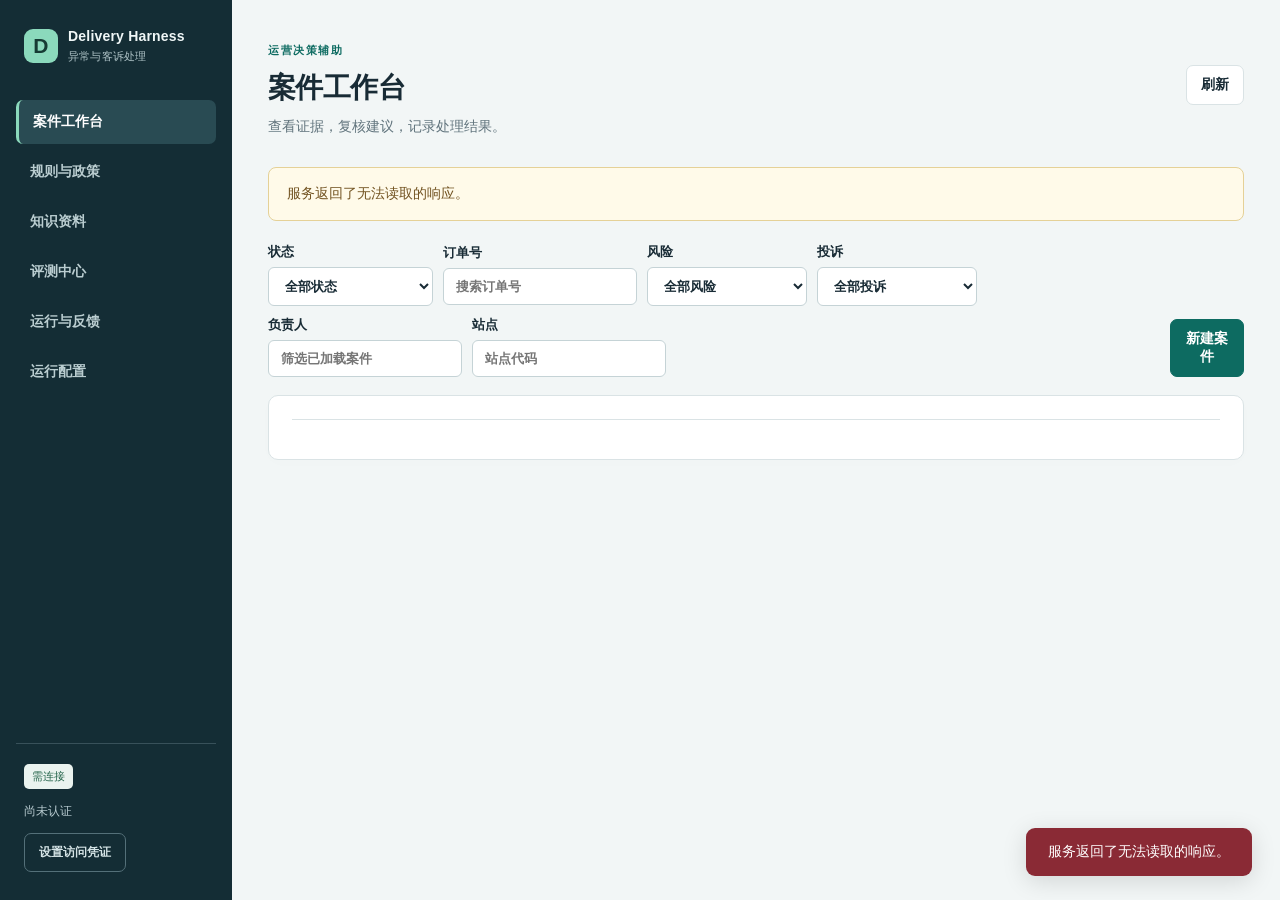
==== harness-api/src/main/resources/static/workbench/index.html @ fc6adb5b "feat(platform): implement trusted persistent decision workbench Bind decisions to frozen evidence, p" ====
<!doctype html>
<html lang="zh-CN">
<head>
    <meta charset="utf-8">
    <meta name="viewport" content="width=device-width,initial-scale=1">
    <title>Delivery Harness · 运营工作台</title>
    <link rel="icon" type="image/svg+xml" href="icon.svg">
    <link rel="stylesheet" href="styles.css">
    <script defer src="app.js"></script>
</head>
<body>
    <a class="skip" href="#workspace">跳到工作区</a>
    <aside class="sidebar">
        <div class="brand"><span class="brand-icon">D</span><div>Delivery Harness<small>异常与客诉处理</small></div></div>
        <nav aria-label="工作台导航">
            <button class="nav active" data-view="cases">案件工作台</button>
            <button class="nav" data-view="policies">规则与政策</button>
            <button class="nav" data-view="knowledge">知识资料</button>
            <button class="nav" data-view="quality">评测中心</button>
            <button class="nav" data-view="operations">运行与反馈</button>
            <button class="nav" data-view="settings">运行配置</button>
        </nav>
        <div class="sidebar-foot"><span id="mode" class="badge">连接中</span><p id="identity">正在读取用户信息</p><button id="login-open" class="secondary">设置访问凭证</button></div>
    </aside>
    <main id="workspace" tabindex="-1">
        <header class="page-header"><div><p class="eyebrow">运营决策辅助</p><h1 id="page-title">案件工作台</h1><p id="page-description">查看证据，复核建议，记录处理结果。</p></div><button id="refresh" class="secondary">刷新</button></header>
        <div id="connection-warning" class="notice" hidden></div>
        <section id="view-cases" class="view">
            <div id="case-list-area">
                <div class="toolbar"><div class="filters"><label>状态<select id="case-state"><option value="">全部状态</option><option>OPEN</option><option>PENDING_REVIEW</option><option>IN_REVIEW</option><option>NEEDS_EVIDENCE</option><option>APPROVED</option><option>REJECTED</option><option>CLOSED</option></select></label><label>订单号<input id="case-query" placeholder="搜索订单号"></label><label>风险<select id="case-risk"><option value="">全部风险</option><option value="HIGH">高风险</option><option value="NORMAL">普通</option></select></label><label>投诉<select id="case-complaint"><option value="">全部投诉</option><option value="OVERTIME">超时</option><option value="DAMAGED">损坏</option><option value="MISSING_ITEM">缺件</option><option value="WRONG_ORDER">错单</option></select></label><label>负责人<input id="case-owner" placeholder="筛选已加载案件"></label><label>站点<input id="case-station" placeholder="站点代码"></label></div><button id="new-case-open">新建案件</button></div>
                <div class="card"><div id="case-list" class="table-region" aria-live="polite"></div><div class="card-foot"><span id="case-count"></span><button id="cases-more" class="secondary" hidden>加载更多</button></div></div>
            </div>
            <article id="case-detail" hidden>
                <div class="toolbar"><button id="case-back" class="secondary">← 返回案件列表</button><div class="actions"><button id="analyze-abnormal">分析异常</button><button id="analyze-compensation" class="secondary">生成赔付建议</button></div></div>
                <div class="card detail-heading"><div><h2 id="case-title"></h2><p id="case-meta"></p></div><div id="case-badges" class="badges"></div></div>
                <div class="three-columns"><section class="card"><h2>订单事实与证据</h2><div id="facts"></div><button id="evidence-open" class="secondary">补充证据</button><div id="attachments"></div></section><section class="card"><h2>决定与说明</h2><div id="decision"></div><div id="execution-progress" hidden><p id="execution-state"></p><progress aria-label="任务进度"></progress><button id="cancel-execution" class="secondary">取消任务</button></div></section><section class="card"><h2>人工处理</h2><div id="review-info"></div><div class="stack"><button id="review-claim">领取复核</button><label>处理理由<textarea id="review-reason" rows="3" placeholder="说明证据依据或需要补充的资料"></textarea></label><div class="actions"><button id="review-approve">审核通过</button><button id="review-reject" class="danger">驳回</button><button id="review-return" class="secondary">退回补证</button><button id="review-reassign" class="secondary">转派复核</button></div><button id="feedback-open" class="secondary">提交纠正反馈</button><button id="exception-open" class="secondary">申请人工例外</button><button id="case-close" class="secondary">结案归档</button><button id="case-export" class="secondary">导出案件记录</button><button id="case-hold" class="secondary">设置保留锁</button><button id="retention-plan" class="secondary">预览留存计划</button></div><p class="hint">审核通过后仍需由既有业务流程完成补偿。</p><h3>处理历史</h3><div id="case-history"></div></section></div>
            </article>
        </section>
        <section id="view-policies" class="view" hidden><div class="toolbar"><p>发布前核对边界与影响范围；历史版本保持可追溯。</p><button id="policy-open">建立政策草稿</button></div><div id="policy-list" class="card table-region"></div><section id="policy-detail" class="card" hidden><h2>政策规则与校验</h2><div id="policy-rules"></div><div class="actions"><button id="policy-validate">校验</button><button id="policy-publish">发布</button><button id="policy-withdraw" class="secondary">撤回</button></div><div id="policy-validation" aria-live="polite"></div></section></section>
        <section id="view-knowledge" class="view" hidden><div class="toolbar"><label>查找规则或资料<input id="knowledge-query" placeholder="规则 ID、关键词或短语"></label><div class="actions"><button id="knowledge-search">检索</button><button id="knowledge-open" class="secondary">导入资料</button></div></div><div id="knowledge-results" hidden class="card"></div><div id="knowledge-list" class="card table-region"></div></section>
        <section id="view-quality" class="view" hidden><div class="toolbar"><p>冻结配置与数据集，比较确定性基线和候选结果。</p><div class="actions"><button id="eval-open">启动评测</button><button id="dataset-open" class="secondary">建立数据集</button></div></div><div id="eval-list" class="card table-region"></div><section id="eval-detail" class="card" hidden><h2>评测结果</h2><div id="eval-summary"></div><div class="actions"><button id="eval-replay" class="secondary">确定性重放</button><button id="eval-cancel" class="secondary">取消运行</button><button id="eval-retry" class="secondary">按冻结快照重试</button><button id="eval-compare" class="secondary">比较运行</button></div><div id="eval-results" class="table-region"></div></section></section>
        <section id="view-operations" class="view" hidden><div id="metrics" class="metrics"></div><div class="two-columns"><section class="card"><h2>近期执行</h2><div id="execution-list" class="table-region"></div></section><section class="card"><h2>纠正反馈</h2><div id="feedback-list" class="table-region"></div></section></div><section class="card"><h2>业务审计</h2><div id="audit-list" class="table-region"></div></section></section>
        <section id="view-settings" class="view" hidden><div class="toolbar"><p>每次分析使用冻结的配置版本。</p><div class="actions"><button id="runtime-open">新建运行配置</button><button id="runtime-route-open" class="secondary">配置灰度与回滚</button></div></div><div id="runtime-list" class="card table-region"></div><section class="card"><h2>连接与范围</h2><div id="integration-info"></div></section></section>
    </main>
    <div id="toast" role="status" aria-live="polite" hidden></div>
    <dialog id="editor"><form id="editor-form"><div class="dialog-head"><h2 id="editor-title"></h2><button type="button" id="editor-close" class="icon-button" aria-label="关闭">×</button></div><div id="editor-fields" class="stack"></div><p id="editor-error" class="error" role="alert" hidden></p><div id="editor-preview-result"></div><div class="dialog-foot"><button type="button" id="editor-preview" class="secondary" hidden>预览切分</button><button type="button" id="editor-cancel" class="secondary">取消</button><button type="submit" id="editor-submit">保存</button></div></form></dialog>
</body>
</html>
---- harness-api/src/main/resources/static/workbench/styles.css ----
:root{color-scheme:light;--ink:#182b35;--muted:#60737c;--line:#dae3e5;--surface:#fff;--background:#f2f6f6;--accent:#0d6b61;--accent-dark:#075047;--red:#a52732;--amber:#946000;--sidebar:#142d35;font-family:Inter,-apple-system,BlinkMacSystemFont,"Segoe UI","PingFang SC","Microsoft YaHei",sans-serif;font-size:14px}
*{box-sizing:border-box}body{margin:0;background:var(--background);color:var(--ink)}button,input,select,textarea{font:inherit}button{cursor:pointer;background:var(--accent);color:#fff;border:1px solid var(--accent);border-radius:7px;padding:10px 14px;font-weight:600}button:hover{background:var(--accent-dark)}button:disabled{opacity:.5;cursor:wait}button.secondary{background:#fff;color:var(--ink);border-color:var(--line)}button.secondary:hover{background:#f0f5f4}button.danger{background:#fff;color:var(--red);border-color:#e3b9bd}button.icon-button{background:none;border:0;color:var(--ink);font-size:24px;padding:0 5px}input,select,textarea{display:block;width:100%;padding:10px 12px;border:1px solid #c5d3d6;border-radius:6px;background:#fff;color:var(--ink);margin-top:6px}textarea{resize:vertical}label{display:block;font-weight:600;font-size:13px}*:focus-visible{outline:3px solid #72b9aa;outline-offset:3px}[hidden]{display:none!important}.skip{position:fixed;left:16px;top:-100px;background:#fff;padding:12px;z-index:50}.skip:focus{top:12px}.sidebar{width:232px;background:var(--sidebar);color:#f0f7f7;position:fixed;inset:0 auto 0 0;padding:28px 16px;display:flex;flex-direction:column}.brand{display:flex;align-items:center;gap:10px;font-weight:700;letter-spacing:.2px;padding:0 8px 36px}.brand-icon{display:grid;place-items:center;background:#8bd9bc;color:#163b34;width:34px;height:34px;border-radius:9px;font-size:21px}.brand small{display:block;font-weight:400;font-size:11px;color:#adc1c5;margin-top:5px}.nav{display:block;width:100%;text-align:left;border:none;background:transparent;color:#bacdd0;border-radius:7px;padding:13px 14px;margin-bottom:6px}.nav:hover{background:#203c45}.nav.active{background:#294b53;color:#fff;border-left:3px solid #8bd9bc}.sidebar-foot{margin-top:auto;border-top:1px solid #38515a;padding:20px 8px 0}.sidebar-foot p{font-size:12px;color:#b8cbd0;line-height:1.7;overflow-wrap:anywhere}.sidebar-foot .secondary{background:transparent;color:#d4e3e5;border-color:#547079;font-size:12px}main{margin-left:232px;padding:32px 36px 60px;max-width:1800px}.page-header{display:flex;justify-content:space-between;align-items:center;margin-bottom:28px}.eyebrow{font-size:11px;letter-spacing:1.5px;color:var(--accent);text-transform:uppercase;font-weight:700}h1{font-size:28px;letter-spacing:-.6px;margin:6px 0 8px}h2{font-size:17px;margin:0 0 20px}h3{font-size:14px;margin-top:28px}.page-header p:not(.eyebrow){color:var(--muted);margin:0;line-height:1.7}.toolbar{display:flex;justify-content:space-between;align-items:end;gap:16px;margin-bottom:18px}.toolbar p{color:var(--muted);line-height:1.6}.filters,.actions{display:flex;align-items:center;gap:10px;flex-wrap:wrap}.filters label{min-width:160px}.card{background:var(--surface);border:1px solid var(--line);border-radius:10px;padding:23px;margin-bottom:20px;box-shadow:0 3px 16px #18383b03}.table-region{overflow-x:auto}.table-region table{border-collapse:collapse;width:100%;text-align:left;font-size:13px}.table-region th{font-weight:600;color:var(--muted);background:#f8fafa;font-size:12px;padding:13px 14px;white-space:nowrap}.table-region td{padding:16px 14px;border-top:1px solid #eaf0f0;vertical-align:top;line-height:1.5}.table-region button{font-size:12px;padding:6px 10px}.card-foot{display:flex;justify-content:space-between;align-items:center;border-top:1px solid var(--line);padding-top:16px;color:var(--muted);font-size:12px}.badge{display:inline-block;background:#eaf3ef;color:#25654b;font-size:11px;padding:5px 8px;border-radius:5px;line-height:1.3;white-space:nowrap}.badge.warn{background:#fff2d9;color:#8c600a}.badge.error{background:#fae7e9;color:#a03640}.badge.neutral{background:#edf1f3;color:#4a6570}.badges{display:flex;gap:7px;flex-wrap:wrap}.detail-heading{display:flex;justify-content:space-between;align-items:center}.detail-heading p{color:var(--muted);font-size:12px}.three-columns{display:grid;grid-template-columns:1.1fr 1.2fr 1fr;gap:18px}.two-columns{display:grid;grid-template-columns:1fr 1fr;gap:20px}.stack{display:flex;flex-direction:column;gap:15px}.hint{font-size:12px;color:var(--muted);line-height:1.7}.empty{padding:40px 18px;text-align:center;color:var(--muted);line-height:1.8}.notice{border:1px solid #e5d197;color:#725321;background:#fffae9;padding:14px 18px;border-radius:8px;line-height:1.7;margin-bottom:22px}.field-row{display:flex;justify-content:space-between;gap:16px;border-bottom:1px solid #edf2f2;padding:12px 0;line-height:1.5}.field-label{color:var(--muted);font-size:12px}.field-value{text-align:right;font-weight:600;overflow-wrap:anywhere}.amount{font-size:32px;font-weight:700;color:var(--accent);letter-spacing:-1px;margin:10px 0}.text-block{font-size:13px;line-height:1.8;white-space:pre-wrap;overflow-wrap:anywhere}.quote{background:#f4f8f7;border-left:3px solid #8bc5b8;padding:12px;margin:12px 0}.metrics{display:grid;grid-template-columns:repeat(4,1fr);gap:16px}.metric strong{font-size:26px;display:block;margin-top:10px}.metric span{color:var(--muted);font-size:12px}.timeline-row{display:flex;align-items:center;gap:9px;padding:10px 0;font-size:12px}.timeline-bar{height:8px;background:#9dcbbd;border-radius:4px;min-width:3px}.timeline-row>span:first-child{width:74px;flex-shrink:0}.history-item{border-left:2px solid #d6e4e1;padding:0 0 18px 14px;font-size:12px;line-height:1.8}.history-item small{display:block;color:var(--muted)}dialog{border:1px solid var(--line);border-radius:12px;width:min(600px,94vw);padding:0;box-shadow:0 28px 120px #11282d30}dialog::backdrop{background:#102a3566}dialog form{padding:25px;max-height:85vh;overflow:auto}.dialog-head{display:flex;justify-content:space-between;align-items:center;margin-bottom:22px}.dialog-head h2{margin:0}.dialog-foot{display:flex;justify-content:flex-end;gap:10px;padding-top:25px}.error{color:var(--red);line-height:1.6}#toast{position:fixed;bottom:24px;right:28px;max-width:500px;background:#193c35;color:#fff;padding:15px 22px;border-radius:9px;box-shadow:0 5px 25px #0002;z-index:40}.loading{padding:35px;color:var(--muted)}progress{width:100%;accent-color:var(--accent);margin:15px 0}.link-button{background:none!important;border:none!important;color:var(--accent)!important;text-align:left;padding:0!important}details{margin:12px 0}summary{cursor:pointer;color:var(--accent);font-size:13px}pre{white-space:pre-wrap;overflow-wrap:anywhere;background:#f4f7f8;padding:12px;border-radius:6px;font-size:11px;line-height:1.6}.rule-item{padding:16px 0;border-bottom:1px solid var(--line)}.rule-item h3{margin:0 0 8px}
@media(max-width:1200px){.three-columns{grid-template-columns:1fr 1fr}.three-columns>.card:last-child{grid-column:1/-1}.metrics{grid-template-columns:repeat(2,1fr)}main{padding:28px 24px}}
@media(max-width:800px){.sidebar{position:static;width:100%;padding:16px}.brand{padding-bottom:12px}.sidebar nav{display:flex;flex-wrap:wrap;gap:5px}.nav{width:auto;padding:9px}.sidebar-foot{display:flex;gap:15px;align-items:center;padding-top:12px}.sidebar-foot p{margin:0}main{margin-left:0;padding:22px 16px}.three-columns,.two-columns{display:block}.toolbar{align-items:start;flex-wrap:wrap}.filters{width:100%}.page-header{gap:14px}h1{font-size:25px}}
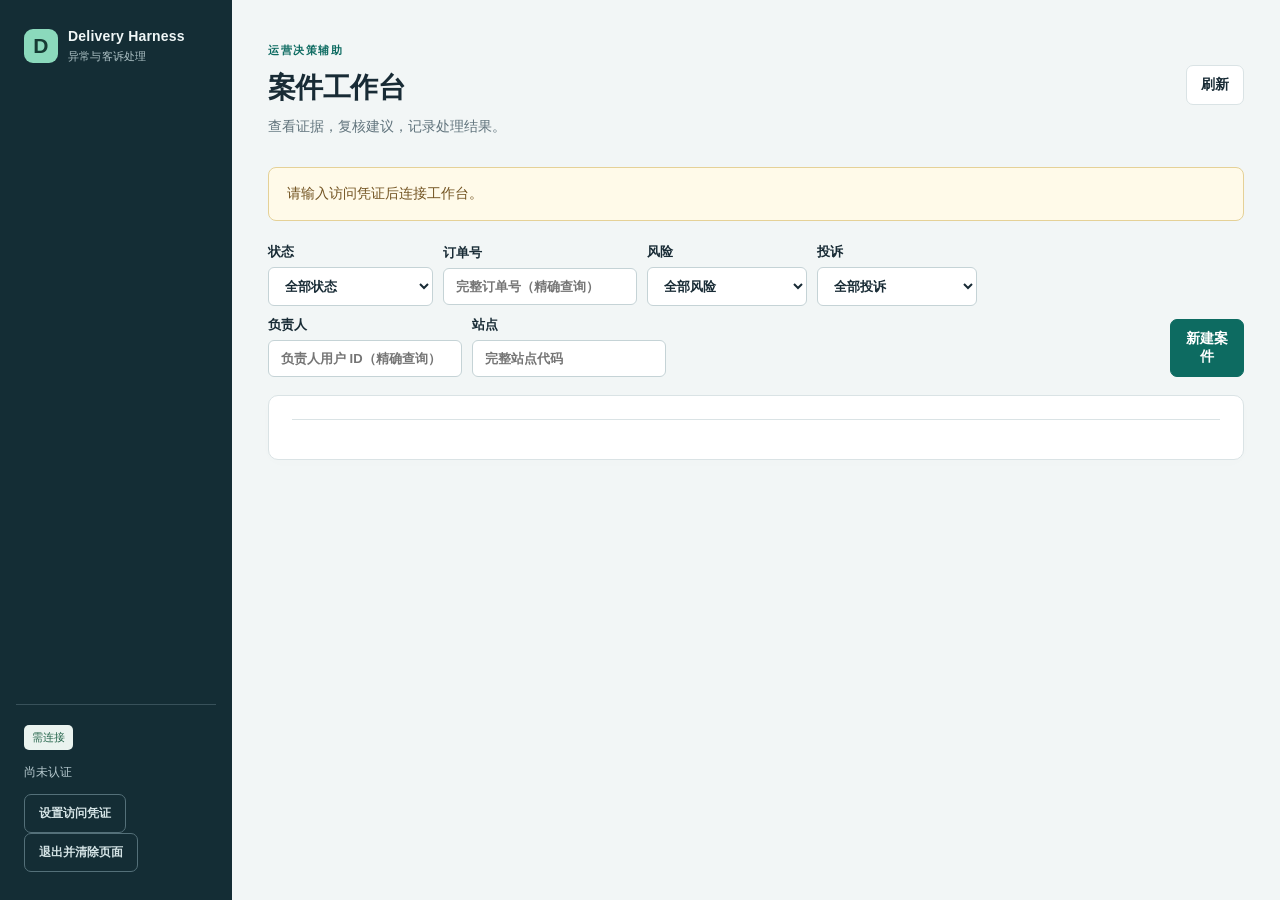
==== commit dd5427cf: "feat(workbench): connect scoped decision and quality review flows Reviewers need a usable evidence a" ====
--- a/harness-api/src/main/resources/static/workbench/index.html
+++ b/harness-api/src/main/resources/static/workbench/index.html
@@ -1,48 +1,294 @@
 <!doctype html>
 <html lang="zh-CN">
-<head>
-    <meta charset="utf-8">
-    <meta name="viewport" content="width=device-width,initial-scale=1">
+  <head>
+    <meta charset="utf-8" />
+    <meta name="viewport" content="width=device-width,initial-scale=1" />
     <title>Delivery Harness · 运营工作台</title>
-    <link rel="icon" type="image/svg+xml" href="icon.svg">
-    <link rel="stylesheet" href="styles.css">
+    <link rel="icon" type="image/svg+xml" href="icon.svg" />
+    <link rel="stylesheet" href="styles.css" />
     <script defer src="app.js"></script>
-</head>
-<body>
+  </head>
+  <body>
     <a class="skip" href="#workspace">跳到工作区</a>
     <aside class="sidebar">
-        <div class="brand"><span class="brand-icon">D</span><div>Delivery Harness<small>异常与客诉处理</small></div></div>
-        <nav aria-label="工作台导航">
-            <button class="nav active" data-view="cases">案件工作台</button>
-            <button class="nav" data-view="policies">规则与政策</button>
-            <button class="nav" data-view="knowledge">知识资料</button>
-            <button class="nav" data-view="quality">评测中心</button>
-            <button class="nav" data-view="operations">运行与反馈</button>
-            <button class="nav" data-view="settings">运行配置</button>
-        </nav>
-        <div class="sidebar-foot"><span id="mode" class="badge">连接中</span><p id="identity">正在读取用户信息</p><button id="login-open" class="secondary">设置访问凭证</button></div>
+      <div class="brand">
+        <span class="brand-icon">D</span>
+        <div>Delivery Harness<small>异常与客诉处理</small></div>
+      </div>
+      <nav aria-label="工作台导航">
+        <button class="nav active" data-view="cases">案件工作台</button>
+        <button class="nav" data-view="policies">规则与政策</button>
+        <button class="nav" data-view="knowledge">知识资料</button>
+        <button class="nav" data-view="quality">评测中心</button>
+        <button class="nav" data-view="operations">运行与反馈</button>
+        <button class="nav" data-view="settings">运行配置</button>
+      </nav>
+      <div class="sidebar-foot">
+        <span id="mode" class="badge">连接中</span>
+        <p id="identity">正在读取用户信息</p>
+        <button id="login-open" class="secondary">设置访问凭证</button>
+        <button id="logout" class="secondary">退出并清除页面</button>
+      </div>
     </aside>
     <main id="workspace" tabindex="-1">
-        <header class="page-header"><div><p class="eyebrow">运营决策辅助</p><h1 id="page-title">案件工作台</h1><p id="page-description">查看证据，复核建议，记录处理结果。</p></div><button id="refresh" class="secondary">刷新</button></header>
-        <div id="connection-warning" class="notice" hidden></div>
-        <section id="view-cases" class="view">
-            <div id="case-list-area">
-                <div class="toolbar"><div class="filters"><label>状态<select id="case-state"><option value="">全部状态</option><option>OPEN</option><option>PENDING_REVIEW</option><option>IN_REVIEW</option><option>NEEDS_EVIDENCE</option><option>APPROVED</option><option>REJECTED</option><option>CLOSED</option></select></label><label>订单号<input id="case-query" placeholder="搜索订单号"></label><label>风险<select id="case-risk"><option value="">全部风险</option><option value="HIGH">高风险</option><option value="NORMAL">普通</option></select></label><label>投诉<select id="case-complaint"><option value="">全部投诉</option><option value="OVERTIME">超时</option><option value="DAMAGED">损坏</option><option value="MISSING_ITEM">缺件</option><option value="WRONG_ORDER">错单</option></select></label><label>负责人<input id="case-owner" placeholder="筛选已加载案件"></label><label>站点<input id="case-station" placeholder="站点代码"></label></div><button id="new-case-open">新建案件</button></div>
-                <div class="card"><div id="case-list" class="table-region" aria-live="polite"></div><div class="card-foot"><span id="case-count"></span><button id="cases-more" class="secondary" hidden>加载更多</button></div></div>
-            </div>
-            <article id="case-detail" hidden>
-                <div class="toolbar"><button id="case-back" class="secondary">← 返回案件列表</button><div class="actions"><button id="analyze-abnormal">分析异常</button><button id="analyze-compensation" class="secondary">生成赔付建议</button></div></div>
-                <div class="card detail-heading"><div><h2 id="case-title"></h2><p id="case-meta"></p></div><div id="case-badges" class="badges"></div></div>
-                <div class="three-columns"><section class="card"><h2>订单事实与证据</h2><div id="facts"></div><button id="evidence-open" class="secondary">补充证据</button><div id="attachments"></div></section><section class="card"><h2>决定与说明</h2><div id="decision"></div><div id="execution-progress" hidden><p id="execution-state"></p><progress aria-label="任务进度"></progress><button id="cancel-execution" class="secondary">取消任务</button></div></section><section class="card"><h2>人工处理</h2><div id="review-info"></div><div class="stack"><button id="review-claim">领取复核</button><label>处理理由<textarea id="review-reason" rows="3" placeholder="说明证据依据或需要补充的资料"></textarea></label><div class="actions"><button id="review-approve">审核通过</button><button id="review-reject" class="danger">驳回</button><button id="review-return" class="secondary">退回补证</button><button id="review-reassign" class="secondary">转派复核</button></div><button id="feedback-open" class="secondary">提交纠正反馈</button><button id="exception-open" class="secondary">申请人工例外</button><button id="case-close" class="secondary">结案归档</button><button id="case-export" class="secondary">导出案件记录</button><button id="case-hold" class="secondary">设置保留锁</button><button id="retention-plan" class="secondary">预览留存计划</button></div><p class="hint">审核通过后仍需由既有业务流程完成补偿。</p><h3>处理历史</h3><div id="case-history"></div></section></div>
-            </article>
-        </section>
-        <section id="view-policies" class="view" hidden><div class="toolbar"><p>发布前核对边界与影响范围；历史版本保持可追溯。</p><button id="policy-open">建立政策草稿</button></div><div id="policy-list" class="card table-region"></div><section id="policy-detail" class="card" hidden><h2>政策规则与校验</h2><div id="policy-rules"></div><div class="actions"><button id="policy-validate">校验</button><button id="policy-publish">发布</button><button id="policy-withdraw" class="secondary">撤回</button></div><div id="policy-validation" aria-live="polite"></div></section></section>
-        <section id="view-knowledge" class="view" hidden><div class="toolbar"><label>查找规则或资料<input id="knowledge-query" placeholder="规则 ID、关键词或短语"></label><div class="actions"><button id="knowledge-search">检索</button><button id="knowledge-open" class="secondary">导入资料</button></div></div><div id="knowledge-results" hidden class="card"></div><div id="knowledge-list" class="card table-region"></div></section>
-        <section id="view-quality" class="view" hidden><div class="toolbar"><p>冻结配置与数据集，比较确定性基线和候选结果。</p><div class="actions"><button id="eval-open">启动评测</button><button id="dataset-open" class="secondary">建立数据集</button></div></div><div id="eval-list" class="card table-region"></div><section id="eval-detail" class="card" hidden><h2>评测结果</h2><div id="eval-summary"></div><div class="actions"><button id="eval-replay" class="secondary">确定性重放</button><button id="eval-cancel" class="secondary">取消运行</button><button id="eval-retry" class="secondary">按冻结快照重试</button><button id="eval-compare" class="secondary">比较运行</button></div><div id="eval-results" class="table-region"></div></section></section>
-        <section id="view-operations" class="view" hidden><div id="metrics" class="metrics"></div><div class="two-columns"><section class="card"><h2>近期执行</h2><div id="execution-list" class="table-region"></div></section><section class="card"><h2>纠正反馈</h2><div id="feedback-list" class="table-region"></div></section></div><section class="card"><h2>业务审计</h2><div id="audit-list" class="table-region"></div></section></section>
-        <section id="view-settings" class="view" hidden><div class="toolbar"><p>每次分析使用冻结的配置版本。</p><div class="actions"><button id="runtime-open">新建运行配置</button><button id="runtime-route-open" class="secondary">配置灰度与回滚</button></div></div><div id="runtime-list" class="card table-region"></div><section class="card"><h2>连接与范围</h2><div id="integration-info"></div></section></section>
+      <header class="page-header">
+        <div>
+          <p class="eyebrow">运营决策辅助</p>
+          <h1 id="page-title">案件工作台</h1>
+          <p id="page-description">查看证据，复核建议，记录处理结果。</p>
+        </div>
+        <button id="refresh" class="secondary">刷新</button>
+      </header>
+      <div id="connection-warning" class="notice" hidden></div>
+      <section id="view-cases" class="view">
+        <div id="case-list-area">
+          <div class="toolbar">
+            <div class="filters">
+              <label
+                >状态<select id="case-state">
+                  <option value="">全部状态</option>
+                  <option>OPEN</option>
+                  <option>PENDING_REVIEW</option>
+                  <option>IN_REVIEW</option>
+                  <option>NEEDS_EVIDENCE</option>
+                  <option>APPROVED</option>
+                  <option>REJECTED</option>
+                  <option>CLOSED</option>
+                </select></label
+              ><label
+                >订单号<input
+                  id="case-query"
+                  placeholder="完整订单号（精确查询）"
+                  maxlength="120" /></label
+              ><label
+                >风险<select id="case-risk">
+                  <option value="">全部风险</option>
+                  <option value="HIGH">高风险</option>
+                  <option value="NORMAL">普通</option>
+                </select></label
+              ><label
+                >投诉<select id="case-complaint">
+                  <option value="">全部投诉</option>
+                  <option value="OVERTIME">超时</option>
+                  <option value="DAMAGED">损坏</option>
+                  <option value="MISSING_ITEM">缺件</option>
+                  <option value="WRONG_ORDER">错单</option>
+                </select></label
+              ><label
+                >负责人<input
+                  id="case-owner"
+                  placeholder="负责人用户 ID（精确查询）"
+                  maxlength="160" /></label
+              ><label
+                >站点<input
+                  id="case-station"
+                  placeholder="完整站点代码"
+                  maxlength="120"
+              /></label>
+            </div>
+            <button id="new-case-open">新建案件</button>
+          </div>
+          <div class="card">
+            <div id="case-list" class="table-region" aria-live="polite"></div>
+            <div class="card-foot">
+              <span id="case-count"></span
+              ><button id="cases-more" class="secondary" hidden>
+                加载更多
+              </button>
+            </div>
+          </div>
+        </div>
+        <article id="case-detail" hidden>
+          <div class="toolbar">
+            <button id="case-back" class="secondary">← 返回案件列表</button>
+            <div class="actions">
+              <button id="analyze-abnormal">分析异常</button
+              ><button id="analyze-compensation" class="secondary">
+                生成赔付建议
+              </button>
+            </div>
+          </div>
+          <div class="card detail-heading">
+            <div>
+              <h2 id="case-title"></h2>
+              <p id="case-meta"></p>
+            </div>
+            <div id="case-badges" class="badges"></div>
+          </div>
+          <div class="three-columns">
+            <section class="card">
+              <h2>订单事实与证据</h2>
+              <div id="facts"></div>
+              <button id="evidence-open" class="secondary">补充证据</button>
+              <div id="attachments"></div>
+            </section>
+            <section class="card">
+              <h2>决定与说明</h2>
+              <div id="decision"></div>
+              <div id="execution-progress" hidden>
+                <p id="execution-state"></p>
+                <progress aria-label="任务进度"></progress
+                ><button id="cancel-execution" class="secondary">
+                  取消任务
+                </button>
+              </div>
+            </section>
+            <section class="card">
+              <h2>人工处理</h2>
+              <div id="review-info"></div>
+              <div class="stack">
+                <button id="review-claim">领取复核</button
+                ><label
+                  >处理理由<textarea
+                    id="review-reason"
+                    maxlength="2000"
+                    rows="3"
+                    placeholder="说明证据依据或需要补充的资料"
+                  ></textarea>
+                </label>
+                <div class="actions">
+                  <button id="review-approve">审核通过</button
+                  ><button id="review-reject" class="danger">驳回</button
+                  ><button id="review-return" class="secondary">退回补证</button
+                  ><button id="review-reassign" class="secondary">
+                    转派复核
+                  </button>
+                </div>
+                <button id="feedback-open" class="secondary">
+                  提交纠正反馈</button
+                ><button id="exception-open" class="secondary">
+                  申请人工例外</button
+                ><button id="case-close" class="secondary">结案归档</button
+                ><button id="case-export" class="secondary">
+                  导出案件记录
+                </button>
+              </div>
+              <p class="hint">审核通过后仍需由既有业务流程完成补偿。</p>
+              <h3>处理历史</h3>
+              <div id="case-history"></div>
+            </section>
+          </div>
+        </article>
+      </section>
+      <section id="view-policies" class="view" hidden>
+        <div class="toolbar">
+          <p>发布前核对边界与影响范围；历史版本保持可追溯。</p>
+          <button id="policy-open">建立政策草稿</button>
+        </div>
+        <div id="policy-list" class="card table-region"></div>
+        <section id="policy-detail" class="card" hidden>
+          <h2>政策规则与校验</h2>
+          <div id="policy-rules"></div>
+          <div class="actions">
+            <button id="policy-validate">校验</button
+            ><button id="policy-publish">发布</button
+            ><button id="policy-withdraw" class="secondary">撤回</button>
+          </div>
+          <div id="policy-validation" aria-live="polite"></div>
+        </section>
+      </section>
+      <section id="view-knowledge" class="view" hidden>
+        <div class="toolbar">
+          <label
+            >查找规则或资料<input
+              id="knowledge-query"
+              maxlength="1000"
+              placeholder="规则 ID、关键词或短语"
+          /></label>
+          <div class="actions">
+            <button id="knowledge-search">检索</button
+            ><button id="knowledge-open" class="secondary">导入资料</button>
+          </div>
+        </div>
+        <div id="knowledge-results" hidden class="card"></div>
+        <div id="knowledge-list" class="card table-region"></div>
+      </section>
+      <section id="view-quality" class="view" hidden>
+        <div class="toolbar">
+          <p>冻结配置与数据集，比较确定性基线和候选结果。</p>
+          <div class="actions">
+            <button id="eval-open">启动评测</button
+            ><button id="dataset-open" class="secondary">建立数据集</button>
+          </div>
+        </div>
+        <div id="eval-list" class="card table-region"></div>
+        <section id="eval-detail" class="card" hidden>
+          <h2>评测结果</h2>
+          <div id="eval-summary"></div>
+          <div class="actions">
+            <button id="eval-replay" class="secondary">确定性重放</button
+            ><button id="eval-cancel" class="secondary">取消运行</button
+            ><button id="eval-retry" class="secondary">按冻结快照重试</button
+            ><button id="eval-compare" class="secondary">比较运行</button>
+          </div>
+          <div id="eval-results" class="table-region"></div>
+        </section>
+      </section>
+      <section id="view-operations" class="view" hidden>
+        <div id="metrics" class="metrics"></div>
+        <div class="two-columns">
+          <section class="card">
+            <h2>近期执行</h2>
+            <div id="execution-list" class="table-region"></div>
+          </section>
+          <section class="card">
+            <h2>纠正反馈</h2>
+            <div id="feedback-list" class="table-region"></div>
+          </section>
+        </div>
+        <section class="card">
+          <h2>业务审计</h2>
+          <div id="audit-list" class="table-region"></div>
+          <div class="card-foot">
+            <span id="audit-count"></span>
+            <button id="audit-more" class="secondary" hidden>
+              加载更多审计记录
+            </button>
+          </div>
+        </section>
+      </section>
+      <section id="view-settings" class="view" hidden>
+        <div class="toolbar">
+          <p>每次分析使用冻结的配置版本。</p>
+          <div class="actions">
+            <button id="runtime-open">新建运行配置</button
+            ><button id="runtime-route-open" class="secondary">
+              配置灰度与回滚
+            </button>
+          </div>
+        </div>
+        <div id="runtime-list" class="card table-region"></div>
+        <section class="card">
+          <h2>连接与范围</h2>
+          <div id="integration-info"></div>
+        </section>
+      </section>
     </main>
     <div id="toast" role="status" aria-live="polite" hidden></div>
-    <dialog id="editor"><form id="editor-form"><div class="dialog-head"><h2 id="editor-title"></h2><button type="button" id="editor-close" class="icon-button" aria-label="关闭">×</button></div><div id="editor-fields" class="stack"></div><p id="editor-error" class="error" role="alert" hidden></p><div id="editor-preview-result"></div><div class="dialog-foot"><button type="button" id="editor-preview" class="secondary" hidden>预览切分</button><button type="button" id="editor-cancel" class="secondary">取消</button><button type="submit" id="editor-submit">保存</button></div></form></dialog>
-</body>
+    <dialog id="editor">
+      <form id="editor-form">
+        <div class="dialog-head">
+          <h2 id="editor-title"></h2>
+          <button
+            type="button"
+            id="editor-close"
+            class="icon-button"
+            aria-label="关闭"
+          >
+            ×
+          </button>
+        </div>
+        <div id="editor-fields" class="stack"></div>
+        <p id="editor-error" class="error" role="alert" hidden></p>
+        <div id="editor-preview-result"></div>
+        <div class="dialog-foot">
+          <button type="button" id="editor-preview" class="secondary" hidden>
+            预览切分</button
+          ><button type="button" id="editor-cancel" class="secondary">
+            取消</button
+          ><button type="submit" id="editor-submit">保存</button>
+        </div>
+      </form>
+    </dialog>
+  </body>
 </html>
--- a/harness-api/src/main/resources/static/workbench/styles.css
+++ b/harness-api/src/main/resources/static/workbench/styles.css
@@ -1,4 +1,579 @@
-:root{color-scheme:light;--ink:#182b35;--muted:#60737c;--line:#dae3e5;--surface:#fff;--background:#f2f6f6;--accent:#0d6b61;--accent-dark:#075047;--red:#a52732;--amber:#946000;--sidebar:#142d35;font-family:Inter,-apple-system,BlinkMacSystemFont,"Segoe UI","PingFang SC","Microsoft YaHei",sans-serif;font-size:14px}
-*{box-sizing:border-box}body{margin:0;background:var(--background);color:var(--ink)}button,input,select,textarea{font:inherit}button{cursor:pointer;background:var(--accent);color:#fff;border:1px solid var(--accent);border-radius:7px;padding:10px 14px;font-weight:600}button:hover{background:var(--accent-dark)}button:disabled{opacity:.5;cursor:wait}button.secondary{background:#fff;color:var(--ink);border-color:var(--line)}button.secondary:hover{background:#f0f5f4}button.danger{background:#fff;color:var(--red);border-color:#e3b9bd}button.icon-button{background:none;border:0;color:var(--ink);font-size:24px;padding:0 5px}input,select,textarea{display:block;width:100%;padding:10px 12px;border:1px solid #c5d3d6;border-radius:6px;background:#fff;color:var(--ink);margin-top:6px}textarea{resize:vertical}label{display:block;font-weight:600;font-size:13px}*:focus-visible{outline:3px solid #72b9aa;outline-offset:3px}[hidden]{display:none!important}.skip{position:fixed;left:16px;top:-100px;background:#fff;padding:12px;z-index:50}.skip:focus{top:12px}.sidebar{width:232px;background:var(--sidebar);color:#f0f7f7;position:fixed;inset:0 auto 0 0;padding:28px 16px;display:flex;flex-direction:column}.brand{display:flex;align-items:center;gap:10px;font-weight:700;letter-spacing:.2px;padding:0 8px 36px}.brand-icon{display:grid;place-items:center;background:#8bd9bc;color:#163b34;width:34px;height:34px;border-radius:9px;font-size:21px}.brand small{display:block;font-weight:400;font-size:11px;color:#adc1c5;margin-top:5px}.nav{display:block;width:100%;text-align:left;border:none;background:transparent;color:#bacdd0;border-radius:7px;padding:13px 14px;margin-bottom:6px}.nav:hover{background:#203c45}.nav.active{background:#294b53;color:#fff;border-left:3px solid #8bd9bc}.sidebar-foot{margin-top:auto;border-top:1px solid #38515a;padding:20px 8px 0}.sidebar-foot p{font-size:12px;color:#b8cbd0;line-height:1.7;overflow-wrap:anywhere}.sidebar-foot .secondary{background:transparent;color:#d4e3e5;border-color:#547079;font-size:12px}main{margin-left:232px;padding:32px 36px 60px;max-width:1800px}.page-header{display:flex;justify-content:space-between;align-items:center;margin-bottom:28px}.eyebrow{font-size:11px;letter-spacing:1.5px;color:var(--accent);text-transform:uppercase;font-weight:700}h1{font-size:28px;letter-spacing:-.6px;margin:6px 0 8px}h2{font-size:17px;margin:0 0 20px}h3{font-size:14px;margin-top:28px}.page-header p:not(.eyebrow){color:var(--muted);margin:0;line-height:1.7}.toolbar{display:flex;justify-content:space-between;align-items:end;gap:16px;margin-bottom:18px}.toolbar p{color:var(--muted);line-height:1.6}.filters,.actions{display:flex;align-items:center;gap:10px;flex-wrap:wrap}.filters label{min-width:160px}.card{background:var(--surface);border:1px solid var(--line);border-radius:10px;padding:23px;margin-bottom:20px;box-shadow:0 3px 16px #18383b03}.table-region{overflow-x:auto}.table-region table{border-collapse:collapse;width:100%;text-align:left;font-size:13px}.table-region th{font-weight:600;color:var(--muted);background:#f8fafa;font-size:12px;padding:13px 14px;white-space:nowrap}.table-region td{padding:16px 14px;border-top:1px solid #eaf0f0;vertical-align:top;line-height:1.5}.table-region button{font-size:12px;padding:6px 10px}.card-foot{display:flex;justify-content:space-between;align-items:center;border-top:1px solid var(--line);padding-top:16px;color:var(--muted);font-size:12px}.badge{display:inline-block;background:#eaf3ef;color:#25654b;font-size:11px;padding:5px 8px;border-radius:5px;line-height:1.3;white-space:nowrap}.badge.warn{background:#fff2d9;color:#8c600a}.badge.error{background:#fae7e9;color:#a03640}.badge.neutral{background:#edf1f3;color:#4a6570}.badges{display:flex;gap:7px;flex-wrap:wrap}.detail-heading{display:flex;justify-content:space-between;align-items:center}.detail-heading p{color:var(--muted);font-size:12px}.three-columns{display:grid;grid-template-columns:1.1fr 1.2fr 1fr;gap:18px}.two-columns{display:grid;grid-template-columns:1fr 1fr;gap:20px}.stack{display:flex;flex-direction:column;gap:15px}.hint{font-size:12px;color:var(--muted);line-height:1.7}.empty{padding:40px 18px;text-align:center;color:var(--muted);line-height:1.8}.notice{border:1px solid #e5d197;color:#725321;background:#fffae9;padding:14px 18px;border-radius:8px;line-height:1.7;margin-bottom:22px}.field-row{display:flex;justify-content:space-between;gap:16px;border-bottom:1px solid #edf2f2;padding:12px 0;line-height:1.5}.field-label{color:var(--muted);font-size:12px}.field-value{text-align:right;font-weight:600;overflow-wrap:anywhere}.amount{font-size:32px;font-weight:700;color:var(--accent);letter-spacing:-1px;margin:10px 0}.text-block{font-size:13px;line-height:1.8;white-space:pre-wrap;overflow-wrap:anywhere}.quote{background:#f4f8f7;border-left:3px solid #8bc5b8;padding:12px;margin:12px 0}.metrics{display:grid;grid-template-columns:repeat(4,1fr);gap:16px}.metric strong{font-size:26px;display:block;margin-top:10px}.metric span{color:var(--muted);font-size:12px}.timeline-row{display:flex;align-items:center;gap:9px;padding:10px 0;font-size:12px}.timeline-bar{height:8px;background:#9dcbbd;border-radius:4px;min-width:3px}.timeline-row>span:first-child{width:74px;flex-shrink:0}.history-item{border-left:2px solid #d6e4e1;padding:0 0 18px 14px;font-size:12px;line-height:1.8}.history-item small{display:block;color:var(--muted)}dialog{border:1px solid var(--line);border-radius:12px;width:min(600px,94vw);padding:0;box-shadow:0 28px 120px #11282d30}dialog::backdrop{background:#102a3566}dialog form{padding:25px;max-height:85vh;overflow:auto}.dialog-head{display:flex;justify-content:space-between;align-items:center;margin-bottom:22px}.dialog-head h2{margin:0}.dialog-foot{display:flex;justify-content:flex-end;gap:10px;padding-top:25px}.error{color:var(--red);line-height:1.6}#toast{position:fixed;bottom:24px;right:28px;max-width:500px;background:#193c35;color:#fff;padding:15px 22px;border-radius:9px;box-shadow:0 5px 25px #0002;z-index:40}.loading{padding:35px;color:var(--muted)}progress{width:100%;accent-color:var(--accent);margin:15px 0}.link-button{background:none!important;border:none!important;color:var(--accent)!important;text-align:left;padding:0!important}details{margin:12px 0}summary{cursor:pointer;color:var(--accent);font-size:13px}pre{white-space:pre-wrap;overflow-wrap:anywhere;background:#f4f7f8;padding:12px;border-radius:6px;font-size:11px;line-height:1.6}.rule-item{padding:16px 0;border-bottom:1px solid var(--line)}.rule-item h3{margin:0 0 8px}
-@media(max-width:1200px){.three-columns{grid-template-columns:1fr 1fr}.three-columns>.card:last-child{grid-column:1/-1}.metrics{grid-template-columns:repeat(2,1fr)}main{padding:28px 24px}}
-@media(max-width:800px){.sidebar{position:static;width:100%;padding:16px}.brand{padding-bottom:12px}.sidebar nav{display:flex;flex-wrap:wrap;gap:5px}.nav{width:auto;padding:9px}.sidebar-foot{display:flex;gap:15px;align-items:center;padding-top:12px}.sidebar-foot p{margin:0}main{margin-left:0;padding:22px 16px}.three-columns,.two-columns{display:block}.toolbar{align-items:start;flex-wrap:wrap}.filters{width:100%}.page-header{gap:14px}h1{font-size:25px}}
+:root {
+  color-scheme: light;
+  --ink: #182b35;
+  --muted: #60737c;
+  --line: #dae3e5;
+  --surface: #fff;
+  --background: #f2f6f6;
+  --accent: #0d6b61;
+  --accent-dark: #075047;
+  --red: #a52732;
+  --amber: #946000;
+  --sidebar: #142d35;
+  font-family:
+    Inter,
+    -apple-system,
+    BlinkMacSystemFont,
+    "Segoe UI",
+    "PingFang SC",
+    "Microsoft YaHei",
+    sans-serif;
+  font-size: 14px;
+}
+* {
+  box-sizing: border-box;
+}
+body {
+  margin: 0;
+  background: var(--background);
+  color: var(--ink);
+}
+button,
+input,
+select,
+textarea {
+  font: inherit;
+}
+button {
+  cursor: pointer;
+  background: var(--accent);
+  color: #fff;
+  border: 1px solid var(--accent);
+  border-radius: 7px;
+  padding: 10px 14px;
+  font-weight: 600;
+}
+button:hover {
+  background: var(--accent-dark);
+}
+button:disabled {
+  opacity: 0.5;
+  cursor: wait;
+}
+button.secondary {
+  background: #fff;
+  color: var(--ink);
+  border-color: var(--line);
+}
+button.secondary:hover {
+  background: #f0f5f4;
+}
+button.danger {
+  background: #fff;
+  color: var(--red);
+  border-color: #e3b9bd;
+}
+button.icon-button {
+  background: none;
+  border: 0;
+  color: var(--ink);
+  font-size: 24px;
+  padding: 0 5px;
+}
+input,
+select,
+textarea {
+  display: block;
+  width: 100%;
+  padding: 10px 12px;
+  border: 1px solid #c5d3d6;
+  border-radius: 6px;
+  background: #fff;
+  color: var(--ink);
+  margin-top: 6px;
+}
+textarea {
+  resize: vertical;
+}
+label {
+  display: block;
+  font-weight: 600;
+  font-size: 13px;
+}
+*:focus-visible {
+  outline: 3px solid #72b9aa;
+  outline-offset: 3px;
+}
+[hidden] {
+  display: none !important;
+}
+.skip {
+  position: fixed;
+  left: 16px;
+  top: -100px;
+  background: #fff;
+  padding: 12px;
+  z-index: 50;
+}
+.skip:focus {
+  top: 12px;
+}
+.sidebar {
+  width: 232px;
+  background: var(--sidebar);
+  color: #f0f7f7;
+  position: fixed;
+  inset: 0 auto 0 0;
+  padding: 28px 16px;
+  display: flex;
+  flex-direction: column;
+}
+.brand {
+  display: flex;
+  align-items: center;
+  gap: 10px;
+  font-weight: 700;
+  letter-spacing: 0.2px;
+  padding: 0 8px 36px;
+}
+.brand-icon {
+  display: grid;
+  place-items: center;
+  background: #8bd9bc;
+  color: #163b34;
+  width: 34px;
+  height: 34px;
+  border-radius: 9px;
+  font-size: 21px;
+}
+.brand small {
+  display: block;
+  font-weight: 400;
+  font-size: 11px;
+  color: #adc1c5;
+  margin-top: 5px;
+}
+.nav {
+  display: block;
+  width: 100%;
+  text-align: left;
+  border: none;
+  background: transparent;
+  color: #bacdd0;
+  border-radius: 7px;
+  padding: 13px 14px;
+  margin-bottom: 6px;
+}
+.nav:hover {
+  background: #203c45;
+}
+.nav.active {
+  background: #294b53;
+  color: #fff;
+  border-left: 3px solid #8bd9bc;
+}
+.sidebar-foot {
+  margin-top: auto;
+  border-top: 1px solid #38515a;
+  padding: 20px 8px 0;
+}
+.sidebar-foot p {
+  font-size: 12px;
+  color: #b8cbd0;
+  line-height: 1.7;
+  overflow-wrap: anywhere;
+}
+.sidebar-foot .secondary {
+  background: transparent;
+  color: #d4e3e5;
+  border-color: #547079;
+  font-size: 12px;
+}
+main {
+  margin-left: 232px;
+  padding: 32px 36px 60px;
+  max-width: 1800px;
+}
+.page-header {
+  display: flex;
+  justify-content: space-between;
+  align-items: center;
+  margin-bottom: 28px;
+}
+.eyebrow {
+  font-size: 11px;
+  letter-spacing: 1.5px;
+  color: var(--accent);
+  text-transform: uppercase;
+  font-weight: 700;
+}
+h1 {
+  font-size: 28px;
+  letter-spacing: -0.6px;
+  margin: 6px 0 8px;
+}
+h2 {
+  font-size: 17px;
+  margin: 0 0 20px;
+}
+h3 {
+  font-size: 14px;
+  margin-top: 28px;
+}
+.page-header p:not(.eyebrow) {
+  color: var(--muted);
+  margin: 0;
+  line-height: 1.7;
+}
+.toolbar {
+  display: flex;
+  justify-content: space-between;
+  align-items: end;
+  gap: 16px;
+  margin-bottom: 18px;
+}
+.toolbar p {
+  color: var(--muted);
+  line-height: 1.6;
+}
+.filters,
+.actions {
+  display: flex;
+  align-items: center;
+  gap: 10px;
+  flex-wrap: wrap;
+}
+.filters label {
+  min-width: 160px;
+}
+.card {
+  background: var(--surface);
+  border: 1px solid var(--line);
+  border-radius: 10px;
+  padding: 23px;
+  margin-bottom: 20px;
+  box-shadow: 0 3px 16px #18383b03;
+}
+.table-region {
+  overflow-x: auto;
+}
+.table-region table {
+  border-collapse: collapse;
+  width: 100%;
+  text-align: left;
+  font-size: 13px;
+}
+.table-region th {
+  font-weight: 600;
+  color: var(--muted);
+  background: #f8fafa;
+  font-size: 12px;
+  padding: 13px 14px;
+  white-space: nowrap;
+}
+.table-region td {
+  padding: 16px 14px;
+  border-top: 1px solid #eaf0f0;
+  vertical-align: top;
+  line-height: 1.5;
+}
+.table-region button {
+  font-size: 12px;
+  padding: 6px 10px;
+}
+.card-foot {
+  display: flex;
+  justify-content: space-between;
+  align-items: center;
+  border-top: 1px solid var(--line);
+  padding-top: 16px;
+  color: var(--muted);
+  font-size: 12px;
+}
+.badge {
+  display: inline-block;
+  background: #eaf3ef;
+  color: #25654b;
+  font-size: 11px;
+  padding: 5px 8px;
+  border-radius: 5px;
+  line-height: 1.3;
+  white-space: nowrap;
+}
+.badge.warn {
+  background: #fff2d9;
+  color: #8c600a;
+}
+.badge.error {
+  background: #fae7e9;
+  color: #a03640;
+}
+.badge.neutral {
+  background: #edf1f3;
+  color: #4a6570;
+}
+.badges {
+  display: flex;
+  gap: 7px;
+  flex-wrap: wrap;
+}
+.detail-heading {
+  display: flex;
+  justify-content: space-between;
+  align-items: center;
+}
+.detail-heading p {
+  color: var(--muted);
+  font-size: 12px;
+}
+.three-columns {
+  display: grid;
+  grid-template-columns: 1.1fr 1.2fr 1fr;
+  gap: 18px;
+}
+.two-columns {
+  display: grid;
+  grid-template-columns: 1fr 1fr;
+  gap: 20px;
+}
+.stack {
+  display: flex;
+  flex-direction: column;
+  gap: 15px;
+}
+.hint {
+  font-size: 12px;
+  color: var(--muted);
+  line-height: 1.7;
+}
+.empty {
+  padding: 40px 18px;
+  text-align: center;
+  color: var(--muted);
+  line-height: 1.8;
+}
+.notice {
+  border: 1px solid #e5d197;
+  color: #725321;
+  background: #fffae9;
+  padding: 14px 18px;
+  border-radius: 8px;
+  line-height: 1.7;
+  margin-bottom: 22px;
+}
+.field-row {
+  display: flex;
+  justify-content: space-between;
+  gap: 16px;
+  border-bottom: 1px solid #edf2f2;
+  padding: 12px 0;
+  line-height: 1.5;
+}
+.field-label {
+  color: var(--muted);
+  font-size: 12px;
+}
+.field-value {
+  text-align: right;
+  font-weight: 600;
+  overflow-wrap: anywhere;
+}
+.amount {
+  font-size: 32px;
+  font-weight: 700;
+  color: var(--accent);
+  letter-spacing: -1px;
+  margin: 10px 0;
+}
+.text-block {
+  font-size: 13px;
+  line-height: 1.8;
+  white-space: pre-wrap;
+  overflow-wrap: anywhere;
+}
+.quote {
+  background: #f4f8f7;
+  border-left: 3px solid #8bc5b8;
+  padding: 12px;
+  margin: 12px 0;
+}
+.metrics {
+  display: grid;
+  grid-template-columns: repeat(4, 1fr);
+  gap: 16px;
+}
+.metric strong {
+  font-size: 26px;
+  display: block;
+  margin-top: 10px;
+}
+.metric span {
+  color: var(--muted);
+  font-size: 12px;
+}
+.timeline-row {
+  display: flex;
+  align-items: center;
+  gap: 9px;
+  padding: 10px 0;
+  font-size: 12px;
+}
+.timeline-bar {
+  height: 8px;
+  background: #9dcbbd;
+  border-radius: 4px;
+  min-width: 3px;
+}
+.timeline-row > span:first-child {
+  width: 74px;
+  flex-shrink: 0;
+}
+.history-item {
+  border-left: 2px solid #d6e4e1;
+  padding: 0 0 18px 14px;
+  font-size: 12px;
+  line-height: 1.8;
+}
+.history-item small {
+  display: block;
+  color: var(--muted);
+}
+dialog {
+  border: 1px solid var(--line);
+  border-radius: 12px;
+  width: min(600px, 94vw);
+  padding: 0;
+  box-shadow: 0 28px 120px #11282d30;
+}
+dialog::backdrop {
+  background: #102a3566;
+}
+dialog form {
+  padding: 25px;
+  max-height: 85vh;
+  overflow: auto;
+}
+.dialog-head {
+  display: flex;
+  justify-content: space-between;
+  align-items: center;
+  margin-bottom: 22px;
+}
+.dialog-head h2 {
+  margin: 0;
+}
+.dialog-foot {
+  display: flex;
+  justify-content: flex-end;
+  gap: 10px;
+  padding-top: 25px;
+}
+.error {
+  color: var(--red);
+  line-height: 1.6;
+}
+#toast {
+  position: fixed;
+  bottom: 24px;
+  right: 28px;
+  max-width: 500px;
+  background: #193c35;
+  color: #fff;
+  padding: 15px 22px;
+  border-radius: 9px;
+  box-shadow: 0 5px 25px #0002;
+  z-index: 40;
+}
+.loading {
+  padding: 35px;
+  color: var(--muted);
+}
+progress {
+  width: 100%;
+  accent-color: var(--accent);
+  margin: 15px 0;
+}
+.link-button {
+  background: none !important;
+  border: none !important;
+  color: var(--accent) !important;
+  text-align: left;
+  padding: 0 !important;
+}
+details {
+  margin: 12px 0;
+}
+summary {
+  cursor: pointer;
+  color: var(--accent);
+  font-size: 13px;
+}
+pre {
+  white-space: pre-wrap;
+  overflow-wrap: anywhere;
+  background: #f4f7f8;
+  padding: 12px;
+  border-radius: 6px;
+  font-size: 11px;
+  line-height: 1.6;
+}
+.rule-item {
+  padding: 16px 0;
+  border-bottom: 1px solid var(--line);
+}
+.rule-item h3 {
+  margin: 0 0 8px;
+}
+@media (max-width: 1200px) {
+  .three-columns {
+    grid-template-columns: 1fr 1fr;
+  }
+  .three-columns > .card:last-child {
+    grid-column: 1/-1;
+  }
+  .metrics {
+    grid-template-columns: repeat(2, 1fr);
+  }
+  main {
+    padding: 28px 24px;
+  }
+}
+@media (max-width: 800px) {
+  .sidebar {
+    position: static;
+    width: 100%;
+    padding: 16px;
+  }
+  .brand {
+    padding-bottom: 12px;
+  }
+  .sidebar nav {
+    display: flex;
+    flex-wrap: wrap;
+    gap: 5px;
+  }
+  .nav {
+    width: auto;
+    padding: 9px;
+  }
+  .sidebar-foot {
+    display: flex;
+    gap: 15px;
+    align-items: center;
+    padding-top: 12px;
+  }
+  .sidebar-foot p {
+    margin: 0;
+  }
+  main {
+    margin-left: 0;
+    padding: 22px 16px;
+  }
+  .three-columns,
+  .two-columns {
+    display: block;
+  }
+  .toolbar {
+    align-items: start;
+    flex-wrap: wrap;
+  }
+  .filters {
+    width: 100%;
+  }
+  .page-header {
+    gap: 14px;
+  }
+  h1 {
+    font-size: 25px;
+  }
+}
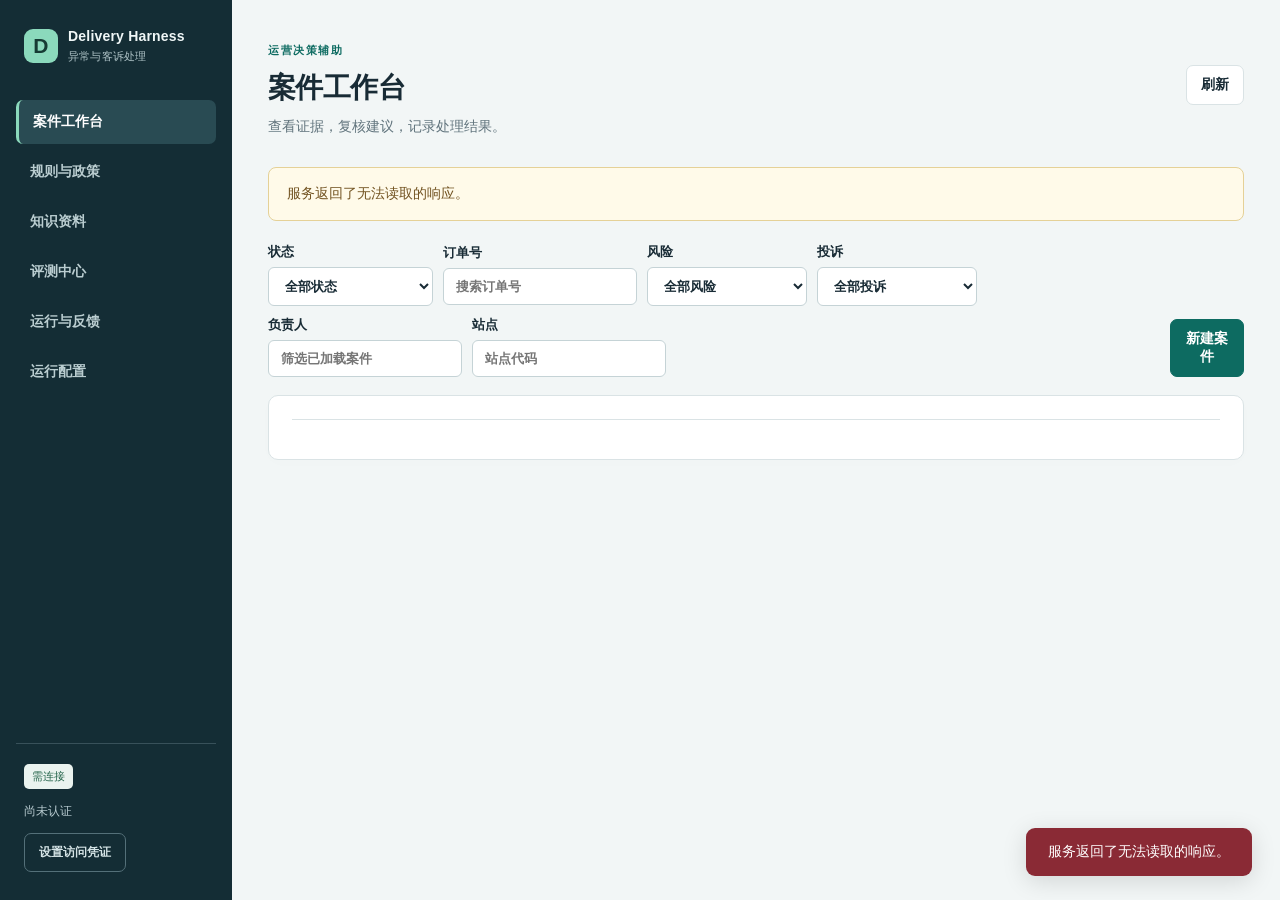
==== commit 1b512dc9: "feat(platform): implement trusted persistent decision workbench Bind decisions to frozen evidence, p" ====
--- a/harness-api/src/main/resources/static/workbench/index.html
+++ b/harness-api/src/main/resources/static/workbench/index.html
@@ -1,294 +1,48 @@
 <!doctype html>
 <html lang="zh-CN">
-  <head>
-    <meta charset="utf-8" />
-    <meta name="viewport" content="width=device-width,initial-scale=1" />
+<head>
+    <meta charset="utf-8">
+    <meta name="viewport" content="width=device-width,initial-scale=1">
     <title>Delivery Harness · 运营工作台</title>
-    <link rel="icon" type="image/svg+xml" href="icon.svg" />
-    <link rel="stylesheet" href="styles.css" />
+    <link rel="icon" type="image/svg+xml" href="icon.svg">
+    <link rel="stylesheet" href="styles.css">
     <script defer src="app.js"></script>
-  </head>
-  <body>
+</head>
+<body>
     <a class="skip" href="#workspace">跳到工作区</a>
     <aside class="sidebar">
-      <div class="brand">
-        <span class="brand-icon">D</span>
-        <div>Delivery Harness<small>异常与客诉处理</small></div>
-      </div>
-      <nav aria-label="工作台导航">
-        <button class="nav active" data-view="cases">案件工作台</button>
-        <button class="nav" data-view="policies">规则与政策</button>
-        <button class="nav" data-view="knowledge">知识资料</button>
-        <button class="nav" data-view="quality">评测中心</button>
-        <button class="nav" data-view="operations">运行与反馈</button>
-        <button class="nav" data-view="settings">运行配置</button>
-      </nav>
-      <div class="sidebar-foot">
-        <span id="mode" class="badge">连接中</span>
-        <p id="identity">正在读取用户信息</p>
-        <button id="login-open" class="secondary">设置访问凭证</button>
-        <button id="logout" class="secondary">退出并清除页面</button>
-      </div>
+        <div class="brand"><span class="brand-icon">D</span><div>Delivery Harness<small>异常与客诉处理</small></div></div>
+        <nav aria-label="工作台导航">
+            <button class="nav active" data-view="cases">案件工作台</button>
+            <button class="nav" data-view="policies">规则与政策</button>
+            <button class="nav" data-view="knowledge">知识资料</button>
+            <button class="nav" data-view="quality">评测中心</button>
+            <button class="nav" data-view="operations">运行与反馈</button>
+            <button class="nav" data-view="settings">运行配置</button>
+        </nav>
+        <div class="sidebar-foot"><span id="mode" class="badge">连接中</span><p id="identity">正在读取用户信息</p><button id="login-open" class="secondary">设置访问凭证</button></div>
     </aside>
     <main id="workspace" tabindex="-1">
-      <header class="page-header">
-        <div>
-          <p class="eyebrow">运营决策辅助</p>
-          <h1 id="page-title">案件工作台</h1>
-          <p id="page-description">查看证据，复核建议，记录处理结果。</p>
-        </div>
-        <button id="refresh" class="secondary">刷新</button>
-      </header>
-      <div id="connection-warning" class="notice" hidden></div>
-      <section id="view-cases" class="view">
-        <div id="case-list-area">
-          <div class="toolbar">
-            <div class="filters">
-              <label
-                >状态<select id="case-state">
-                  <option value="">全部状态</option>
-                  <option>OPEN</option>
-                  <option>PENDING_REVIEW</option>
-                  <option>IN_REVIEW</option>
-                  <option>NEEDS_EVIDENCE</option>
-                  <option>APPROVED</option>
-                  <option>REJECTED</option>
-                  <option>CLOSED</option>
-                </select></label
-              ><label
-                >订单号<input
-                  id="case-query"
-                  placeholder="完整订单号（精确查询）"
-                  maxlength="120" /></label
-              ><label
-                >风险<select id="case-risk">
-                  <option value="">全部风险</option>
-                  <option value="HIGH">高风险</option>
-                  <option value="NORMAL">普通</option>
-                </select></label
-              ><label
-                >投诉<select id="case-complaint">
-                  <option value="">全部投诉</option>
-                  <option value="OVERTIME">超时</option>
-                  <option value="DAMAGED">损坏</option>
-                  <option value="MISSING_ITEM">缺件</option>
-                  <option value="WRONG_ORDER">错单</option>
-                </select></label
-              ><label
-                >负责人<input
-                  id="case-owner"
-                  placeholder="负责人用户 ID（精确查询）"
-                  maxlength="160" /></label
-              ><label
-                >站点<input
-                  id="case-station"
-                  placeholder="完整站点代码"
-                  maxlength="120"
-              /></label>
+        <header class="page-header"><div><p class="eyebrow">运营决策辅助</p><h1 id="page-title">案件工作台</h1><p id="page-description">查看证据，复核建议，记录处理结果。</p></div><button id="refresh" class="secondary">刷新</button></header>
+        <div id="connection-warning" class="notice" hidden></div>
+        <section id="view-cases" class="view">
+            <div id="case-list-area">
+                <div class="toolbar"><div class="filters"><label>状态<select id="case-state"><option value="">全部状态</option><option>OPEN</option><option>PENDING_REVIEW</option><option>IN_REVIEW</option><option>NEEDS_EVIDENCE</option><option>APPROVED</option><option>REJECTED</option><option>CLOSED</option></select></label><label>订单号<input id="case-query" placeholder="搜索订单号"></label><label>风险<select id="case-risk"><option value="">全部风险</option><option value="HIGH">高风险</option><option value="NORMAL">普通</option></select></label><label>投诉<select id="case-complaint"><option value="">全部投诉</option><option value="OVERTIME">超时</option><option value="DAMAGED">损坏</option><option value="MISSING_ITEM">缺件</option><option value="WRONG_ORDER">错单</option></select></label><label>负责人<input id="case-owner" placeholder="筛选已加载案件"></label><label>站点<input id="case-station" placeholder="站点代码"></label></div><button id="new-case-open">新建案件</button></div>
+                <div class="card"><div id="case-list" class="table-region" aria-live="polite"></div><div class="card-foot"><span id="case-count"></span><button id="cases-more" class="secondary" hidden>加载更多</button></div></div>
             </div>
-            <button id="new-case-open">新建案件</button>
-          </div>
-          <div class="card">
-            <div id="case-list" class="table-region" aria-live="polite"></div>
-            <div class="card-foot">
-              <span id="case-count"></span
-              ><button id="cases-more" class="secondary" hidden>
-                加载更多
-              </button>
-            </div>
-          </div>
-        </div>
-        <article id="case-detail" hidden>
-          <div class="toolbar">
-            <button id="case-back" class="secondary">← 返回案件列表</button>
-            <div class="actions">
-              <button id="analyze-abnormal">分析异常</button
-              ><button id="analyze-compensation" class="secondary">
-                生成赔付建议
-              </button>
-            </div>
-          </div>
-          <div class="card detail-heading">
-            <div>
-              <h2 id="case-title"></h2>
-              <p id="case-meta"></p>
-            </div>
-            <div id="case-badges" class="badges"></div>
-          </div>
-          <div class="three-columns">
-            <section class="card">
-              <h2>订单事实与证据</h2>
-              <div id="facts"></div>
-              <button id="evidence-open" class="secondary">补充证据</button>
-              <div id="attachments"></div>
-            </section>
-            <section class="card">
-              <h2>决定与说明</h2>
-              <div id="decision"></div>
-              <div id="execution-progress" hidden>
-                <p id="execution-state"></p>
-                <progress aria-label="任务进度"></progress
-                ><button id="cancel-execution" class="secondary">
-                  取消任务
-                </button>
-              </div>
-            </section>
-            <section class="card">
-              <h2>人工处理</h2>
-              <div id="review-info"></div>
-              <div class="stack">
-                <button id="review-claim">领取复核</button
-                ><label
-                  >处理理由<textarea
-                    id="review-reason"
-                    maxlength="2000"
-                    rows="3"
-                    placeholder="说明证据依据或需要补充的资料"
-                  ></textarea>
-                </label>
-                <div class="actions">
-                  <button id="review-approve">审核通过</button
-                  ><button id="review-reject" class="danger">驳回</button
-                  ><button id="review-return" class="secondary">退回补证</button
-                  ><button id="review-reassign" class="secondary">
-                    转派复核
-                  </button>
-                </div>
-                <button id="feedback-open" class="secondary">
-                  提交纠正反馈</button
-                ><button id="exception-open" class="secondary">
-                  申请人工例外</button
-                ><button id="case-close" class="secondary">结案归档</button
-                ><button id="case-export" class="secondary">
-                  导出案件记录
-                </button>
-              </div>
-              <p class="hint">审核通过后仍需由既有业务流程完成补偿。</p>
-              <h3>处理历史</h3>
-              <div id="case-history"></div>
-            </section>
-          </div>
-        </article>
-      </section>
-      <section id="view-policies" class="view" hidden>
-        <div class="toolbar">
-          <p>发布前核对边界与影响范围；历史版本保持可追溯。</p>
-          <button id="policy-open">建立政策草稿</button>
-        </div>
-        <div id="policy-list" class="card table-region"></div>
-        <section id="policy-detail" class="card" hidden>
-          <h2>政策规则与校验</h2>
-          <div id="policy-rules"></div>
-          <div class="actions">
-            <button id="policy-validate">校验</button
-            ><button id="policy-publish">发布</button
-            ><button id="policy-withdraw" class="secondary">撤回</button>
-          </div>
-          <div id="policy-validation" aria-live="polite"></div>
+            <article id="case-detail" hidden>
+                <div class="toolbar"><button id="case-back" class="secondary">← 返回案件列表</button><div class="actions"><button id="analyze-abnormal">分析异常</button><button id="analyze-compensation" class="secondary">生成赔付建议</button></div></div>
+                <div class="card detail-heading"><div><h2 id="case-title"></h2><p id="case-meta"></p></div><div id="case-badges" class="badges"></div></div>
+                <div class="three-columns"><section class="card"><h2>订单事实与证据</h2><div id="facts"></div><button id="evidence-open" class="secondary">补充证据</button><div id="attachments"></div></section><section class="card"><h2>决定与说明</h2><div id="decision"></div><div id="execution-progress" hidden><p id="execution-state"></p><progress aria-label="任务进度"></progress><button id="cancel-execution" class="secondary">取消任务</button></div></section><section class="card"><h2>人工处理</h2><div id="review-info"></div><div class="stack"><button id="review-claim">领取复核</button><label>处理理由<textarea id="review-reason" rows="3" placeholder="说明证据依据或需要补充的资料"></textarea></label><div class="actions"><button id="review-approve">审核通过</button><button id="review-reject" class="danger">驳回</button><button id="review-return" class="secondary">退回补证</button><button id="review-reassign" class="secondary">转派复核</button></div><button id="feedback-open" class="secondary">提交纠正反馈</button><button id="exception-open" class="secondary">申请人工例外</button><button id="case-close" class="secondary">结案归档</button><button id="case-export" class="secondary">导出案件记录</button><button id="case-hold" class="secondary">设置保留锁</button><button id="retention-plan" class="secondary">预览留存计划</button></div><p class="hint">审核通过后仍需由既有业务流程完成补偿。</p><h3>处理历史</h3><div id="case-history"></div></section></div>
+            </article>
         </section>
-      </section>
-      <section id="view-knowledge" class="view" hidden>
-        <div class="toolbar">
-          <label
-            >查找规则或资料<input
-              id="knowledge-query"
-              maxlength="1000"
-              placeholder="规则 ID、关键词或短语"
-          /></label>
-          <div class="actions">
-            <button id="knowledge-search">检索</button
-            ><button id="knowledge-open" class="secondary">导入资料</button>
-          </div>
-        </div>
-        <div id="knowledge-results" hidden class="card"></div>
-        <div id="knowledge-list" class="card table-region"></div>
-      </section>
-      <section id="view-quality" class="view" hidden>
-        <div class="toolbar">
-          <p>冻结配置与数据集，比较确定性基线和候选结果。</p>
-          <div class="actions">
-            <button id="eval-open">启动评测</button
-            ><button id="dataset-open" class="secondary">建立数据集</button>
-          </div>
-        </div>
-        <div id="eval-list" class="card table-region"></div>
-        <section id="eval-detail" class="card" hidden>
-          <h2>评测结果</h2>
-          <div id="eval-summary"></div>
-          <div class="actions">
-            <button id="eval-replay" class="secondary">确定性重放</button
-            ><button id="eval-cancel" class="secondary">取消运行</button
-            ><button id="eval-retry" class="secondary">按冻结快照重试</button
-            ><button id="eval-compare" class="secondary">比较运行</button>
-          </div>
-          <div id="eval-results" class="table-region"></div>
-        </section>
-      </section>
-      <section id="view-operations" class="view" hidden>
-        <div id="metrics" class="metrics"></div>
-        <div class="two-columns">
-          <section class="card">
-            <h2>近期执行</h2>
-            <div id="execution-list" class="table-region"></div>
-          </section>
-          <section class="card">
-            <h2>纠正反馈</h2>
-            <div id="feedback-list" class="table-region"></div>
-          </section>
-        </div>
-        <section class="card">
-          <h2>业务审计</h2>
-          <div id="audit-list" class="table-region"></div>
-          <div class="card-foot">
-            <span id="audit-count"></span>
-            <button id="audit-more" class="secondary" hidden>
-              加载更多审计记录
-            </button>
-          </div>
-        </section>
-      </section>
-      <section id="view-settings" class="view" hidden>
-        <div class="toolbar">
-          <p>每次分析使用冻结的配置版本。</p>
-          <div class="actions">
-            <button id="runtime-open">新建运行配置</button
-            ><button id="runtime-route-open" class="secondary">
-              配置灰度与回滚
-            </button>
-          </div>
-        </div>
-        <div id="runtime-list" class="card table-region"></div>
-        <section class="card">
-          <h2>连接与范围</h2>
-          <div id="integration-info"></div>
-        </section>
-      </section>
+        <section id="view-policies" class="view" hidden><div class="toolbar"><p>发布前核对边界与影响范围；历史版本保持可追溯。</p><button id="policy-open">建立政策草稿</button></div><div id="policy-list" class="card table-region"></div><section id="policy-detail" class="card" hidden><h2>政策规则与校验</h2><div id="policy-rules"></div><div class="actions"><button id="policy-validate">校验</button><button id="policy-publish">发布</button><button id="policy-withdraw" class="secondary">撤回</button></div><div id="policy-validation" aria-live="polite"></div></section></section>
+        <section id="view-knowledge" class="view" hidden><div class="toolbar"><label>查找规则或资料<input id="knowledge-query" placeholder="规则 ID、关键词或短语"></label><div class="actions"><button id="knowledge-search">检索</button><button id="knowledge-open" class="secondary">导入资料</button></div></div><div id="knowledge-results" hidden class="card"></div><div id="knowledge-list" class="card table-region"></div></section>
+        <section id="view-quality" class="view" hidden><div class="toolbar"><p>冻结配置与数据集，比较确定性基线和候选结果。</p><div class="actions"><button id="eval-open">启动评测</button><button id="dataset-open" class="secondary">建立数据集</button></div></div><div id="eval-list" class="card table-region"></div><section id="eval-detail" class="card" hidden><h2>评测结果</h2><div id="eval-summary"></div><div class="actions"><button id="eval-replay" class="secondary">确定性重放</button><button id="eval-cancel" class="secondary">取消运行</button><button id="eval-retry" class="secondary">按冻结快照重试</button><button id="eval-compare" class="secondary">比较运行</button></div><div id="eval-results" class="table-region"></div></section></section>
+        <section id="view-operations" class="view" hidden><div id="metrics" class="metrics"></div><div class="two-columns"><section class="card"><h2>近期执行</h2><div id="execution-list" class="table-region"></div></section><section class="card"><h2>纠正反馈</h2><div id="feedback-list" class="table-region"></div></section></div><section class="card"><h2>业务审计</h2><div id="audit-list" class="table-region"></div></section></section>
+        <section id="view-settings" class="view" hidden><div class="toolbar"><p>每次分析使用冻结的配置版本。</p><div class="actions"><button id="runtime-open">新建运行配置</button><button id="runtime-route-open" class="secondary">配置灰度与回滚</button></div></div><div id="runtime-list" class="card table-region"></div><section class="card"><h2>连接与范围</h2><div id="integration-info"></div></section></section>
     </main>
     <div id="toast" role="status" aria-live="polite" hidden></div>
-    <dialog id="editor">
-      <form id="editor-form">
-        <div class="dialog-head">
-          <h2 id="editor-title"></h2>
-          <button
-            type="button"
-            id="editor-close"
-            class="icon-button"
-            aria-label="关闭"
-          >
-            ×
-          </button>
-        </div>
-        <div id="editor-fields" class="stack"></div>
-        <p id="editor-error" class="error" role="alert" hidden></p>
-        <div id="editor-preview-result"></div>
-        <div class="dialog-foot">
-          <button type="button" id="editor-preview" class="secondary" hidden>
-            预览切分</button
-          ><button type="button" id="editor-cancel" class="secondary">
-            取消</button
-          ><button type="submit" id="editor-submit">保存</button>
-        </div>
-      </form>
-    </dialog>
-  </body>
+    <dialog id="editor"><form id="editor-form"><div class="dialog-head"><h2 id="editor-title"></h2><button type="button" id="editor-close" class="icon-button" aria-label="关闭">×</button></div><div id="editor-fields" class="stack"></div><p id="editor-error" class="error" role="alert" hidden></p><div id="editor-preview-result"></div><div class="dialog-foot"><button type="button" id="editor-preview" class="secondary" hidden>预览切分</button><button type="button" id="editor-cancel" class="secondary">取消</button><button type="submit" id="editor-submit">保存</button></div></form></dialog>
+</body>
 </html>
--- a/harness-api/src/main/resources/static/workbench/styles.css
+++ b/harness-api/src/main/resources/static/workbench/styles.css
@@ -1,579 +1,4 @@
-:root {
-  color-scheme: light;
-  --ink: #182b35;
-  --muted: #60737c;
-  --line: #dae3e5;
-  --surface: #fff;
-  --background: #f2f6f6;
-  --accent: #0d6b61;
-  --accent-dark: #075047;
-  --red: #a52732;
-  --amber: #946000;
-  --sidebar: #142d35;
-  font-family:
-    Inter,
-    -apple-system,
-    BlinkMacSystemFont,
-    "Segoe UI",
-    "PingFang SC",
-    "Microsoft YaHei",
-    sans-serif;
-  font-size: 14px;
-}
-* {
-  box-sizing: border-box;
-}
-body {
-  margin: 0;
-  background: var(--background);
-  color: var(--ink);
-}
-button,
-input,
-select,
-textarea {
-  font: inherit;
-}
-button {
-  cursor: pointer;
-  background: var(--accent);
-  color: #fff;
-  border: 1px solid var(--accent);
-  border-radius: 7px;
-  padding: 10px 14px;
-  font-weight: 600;
-}
-button:hover {
-  background: var(--accent-dark);
-}
-button:disabled {
-  opacity: 0.5;
-  cursor: wait;
-}
-button.secondary {
-  background: #fff;
-  color: var(--ink);
-  border-color: var(--line);
-}
-button.secondary:hover {
-  background: #f0f5f4;
-}
-button.danger {
-  background: #fff;
-  color: var(--red);
-  border-color: #e3b9bd;
-}
-button.icon-button {
-  background: none;
-  border: 0;
-  color: var(--ink);
-  font-size: 24px;
-  padding: 0 5px;
-}
-input,
-select,
-textarea {
-  display: block;
-  width: 100%;
-  padding: 10px 12px;
-  border: 1px solid #c5d3d6;
-  border-radius: 6px;
-  background: #fff;
-  color: var(--ink);
-  margin-top: 6px;
-}
-textarea {
-  resize: vertical;
-}
-label {
-  display: block;
-  font-weight: 600;
-  font-size: 13px;
-}
-*:focus-visible {
-  outline: 3px solid #72b9aa;
-  outline-offset: 3px;
-}
-[hidden] {
-  display: none !important;
-}
-.skip {
-  position: fixed;
-  left: 16px;
-  top: -100px;
-  background: #fff;
-  padding: 12px;
-  z-index: 50;
-}
-.skip:focus {
-  top: 12px;
-}
-.sidebar {
-  width: 232px;
-  background: var(--sidebar);
-  color: #f0f7f7;
-  position: fixed;
-  inset: 0 auto 0 0;
-  padding: 28px 16px;
-  display: flex;
-  flex-direction: column;
-}
-.brand {
-  display: flex;
-  align-items: center;
-  gap: 10px;
-  font-weight: 700;
-  letter-spacing: 0.2px;
-  padding: 0 8px 36px;
-}
-.brand-icon {
-  display: grid;
-  place-items: center;
-  background: #8bd9bc;
-  color: #163b34;
-  width: 34px;
-  height: 34px;
-  border-radius: 9px;
-  font-size: 21px;
-}
-.brand small {
-  display: block;
-  font-weight: 400;
-  font-size: 11px;
-  color: #adc1c5;
-  margin-top: 5px;
-}
-.nav {
-  display: block;
-  width: 100%;
-  text-align: left;
-  border: none;
-  background: transparent;
-  color: #bacdd0;
-  border-radius: 7px;
-  padding: 13px 14px;
-  margin-bottom: 6px;
-}
-.nav:hover {
-  background: #203c45;
-}
-.nav.active {
-  background: #294b53;
-  color: #fff;
-  border-left: 3px solid #8bd9bc;
-}
-.sidebar-foot {
-  margin-top: auto;
-  border-top: 1px solid #38515a;
-  padding: 20px 8px 0;
-}
-.sidebar-foot p {
-  font-size: 12px;
-  color: #b8cbd0;
-  line-height: 1.7;
-  overflow-wrap: anywhere;
-}
-.sidebar-foot .secondary {
-  background: transparent;
-  color: #d4e3e5;
-  border-color: #547079;
-  font-size: 12px;
-}
-main {
-  margin-left: 232px;
-  padding: 32px 36px 60px;
-  max-width: 1800px;
-}
-.page-header {
-  display: flex;
-  justify-content: space-between;
-  align-items: center;
-  margin-bottom: 28px;
-}
-.eyebrow {
-  font-size: 11px;
-  letter-spacing: 1.5px;
-  color: var(--accent);
-  text-transform: uppercase;
-  font-weight: 700;
-}
-h1 {
-  font-size: 28px;
-  letter-spacing: -0.6px;
-  margin: 6px 0 8px;
-}
-h2 {
-  font-size: 17px;
-  margin: 0 0 20px;
-}
-h3 {
-  font-size: 14px;
-  margin-top: 28px;
-}
-.page-header p:not(.eyebrow) {
-  color: var(--muted);
-  margin: 0;
-  line-height: 1.7;
-}
-.toolbar {
-  display: flex;
-  justify-content: space-between;
-  align-items: end;
-  gap: 16px;
-  margin-bottom: 18px;
-}
-.toolbar p {
-  color: var(--muted);
-  line-height: 1.6;
-}
-.filters,
-.actions {
-  display: flex;
-  align-items: center;
-  gap: 10px;
-  flex-wrap: wrap;
-}
-.filters label {
-  min-width: 160px;
-}
-.card {
-  background: var(--surface);
-  border: 1px solid var(--line);
-  border-radius: 10px;
-  padding: 23px;
-  margin-bottom: 20px;
-  box-shadow: 0 3px 16px #18383b03;
-}
-.table-region {
-  overflow-x: auto;
-}
-.table-region table {
-  border-collapse: collapse;
-  width: 100%;
-  text-align: left;
-  font-size: 13px;
-}
-.table-region th {
-  font-weight: 600;
-  color: var(--muted);
-  background: #f8fafa;
-  font-size: 12px;
-  padding: 13px 14px;
-  white-space: nowrap;
-}
-.table-region td {
-  padding: 16px 14px;
-  border-top: 1px solid #eaf0f0;
-  vertical-align: top;
-  line-height: 1.5;
-}
-.table-region button {
-  font-size: 12px;
-  padding: 6px 10px;
-}
-.card-foot {
-  display: flex;
-  justify-content: space-between;
-  align-items: center;
-  border-top: 1px solid var(--line);
-  padding-top: 16px;
-  color: var(--muted);
-  font-size: 12px;
-}
-.badge {
-  display: inline-block;
-  background: #eaf3ef;
-  color: #25654b;
-  font-size: 11px;
-  padding: 5px 8px;
-  border-radius: 5px;
-  line-height: 1.3;
-  white-space: nowrap;
-}
-.badge.warn {
-  background: #fff2d9;
-  color: #8c600a;
-}
-.badge.error {
-  background: #fae7e9;
-  color: #a03640;
-}
-.badge.neutral {
-  background: #edf1f3;
-  color: #4a6570;
-}
-.badges {
-  display: flex;
-  gap: 7px;
-  flex-wrap: wrap;
-}
-.detail-heading {
-  display: flex;
-  justify-content: space-between;
-  align-items: center;
-}
-.detail-heading p {
-  color: var(--muted);
-  font-size: 12px;
-}
-.three-columns {
-  display: grid;
-  grid-template-columns: 1.1fr 1.2fr 1fr;
-  gap: 18px;
-}
-.two-columns {
-  display: grid;
-  grid-template-columns: 1fr 1fr;
-  gap: 20px;
-}
-.stack {
-  display: flex;
-  flex-direction: column;
-  gap: 15px;
-}
-.hint {
-  font-size: 12px;
-  color: var(--muted);
-  line-height: 1.7;
-}
-.empty {
-  padding: 40px 18px;
-  text-align: center;
-  color: var(--muted);
-  line-height: 1.8;
-}
-.notice {
-  border: 1px solid #e5d197;
-  color: #725321;
-  background: #fffae9;
-  padding: 14px 18px;
-  border-radius: 8px;
-  line-height: 1.7;
-  margin-bottom: 22px;
-}
-.field-row {
-  display: flex;
-  justify-content: space-between;
-  gap: 16px;
-  border-bottom: 1px solid #edf2f2;
-  padding: 12px 0;
-  line-height: 1.5;
-}
-.field-label {
-  color: var(--muted);
-  font-size: 12px;
-}
-.field-value {
-  text-align: right;
-  font-weight: 600;
-  overflow-wrap: anywhere;
-}
-.amount {
-  font-size: 32px;
-  font-weight: 700;
-  color: var(--accent);
-  letter-spacing: -1px;
-  margin: 10px 0;
-}
-.text-block {
-  font-size: 13px;
-  line-height: 1.8;
-  white-space: pre-wrap;
-  overflow-wrap: anywhere;
-}
-.quote {
-  background: #f4f8f7;
-  border-left: 3px solid #8bc5b8;
-  padding: 12px;
-  margin: 12px 0;
-}
-.metrics {
-  display: grid;
-  grid-template-columns: repeat(4, 1fr);
-  gap: 16px;
-}
-.metric strong {
-  font-size: 26px;
-  display: block;
-  margin-top: 10px;
-}
-.metric span {
-  color: var(--muted);
-  font-size: 12px;
-}
-.timeline-row {
-  display: flex;
-  align-items: center;
-  gap: 9px;
-  padding: 10px 0;
-  font-size: 12px;
-}
-.timeline-bar {
-  height: 8px;
-  background: #9dcbbd;
-  border-radius: 4px;
-  min-width: 3px;
-}
-.timeline-row > span:first-child {
-  width: 74px;
-  flex-shrink: 0;
-}
-.history-item {
-  border-left: 2px solid #d6e4e1;
-  padding: 0 0 18px 14px;
-  font-size: 12px;
-  line-height: 1.8;
-}
-.history-item small {
-  display: block;
-  color: var(--muted);
-}
-dialog {
-  border: 1px solid var(--line);
-  border-radius: 12px;
-  width: min(600px, 94vw);
-  padding: 0;
-  box-shadow: 0 28px 120px #11282d30;
-}
-dialog::backdrop {
-  background: #102a3566;
-}
-dialog form {
-  padding: 25px;
-  max-height: 85vh;
-  overflow: auto;
-}
-.dialog-head {
-  display: flex;
-  justify-content: space-between;
-  align-items: center;
-  margin-bottom: 22px;
-}
-.dialog-head h2 {
-  margin: 0;
-}
-.dialog-foot {
-  display: flex;
-  justify-content: flex-end;
-  gap: 10px;
-  padding-top: 25px;
-}
-.error {
-  color: var(--red);
-  line-height: 1.6;
-}
-#toast {
-  position: fixed;
-  bottom: 24px;
-  right: 28px;
-  max-width: 500px;
-  background: #193c35;
-  color: #fff;
-  padding: 15px 22px;
-  border-radius: 9px;
-  box-shadow: 0 5px 25px #0002;
-  z-index: 40;
-}
-.loading {
-  padding: 35px;
-  color: var(--muted);
-}
-progress {
-  width: 100%;
-  accent-color: var(--accent);
-  margin: 15px 0;
-}
-.link-button {
-  background: none !important;
-  border: none !important;
-  color: var(--accent) !important;
-  text-align: left;
-  padding: 0 !important;
-}
-details {
-  margin: 12px 0;
-}
-summary {
-  cursor: pointer;
-  color: var(--accent);
-  font-size: 13px;
-}
-pre {
-  white-space: pre-wrap;
-  overflow-wrap: anywhere;
-  background: #f4f7f8;
-  padding: 12px;
-  border-radius: 6px;
-  font-size: 11px;
-  line-height: 1.6;
-}
-.rule-item {
-  padding: 16px 0;
-  border-bottom: 1px solid var(--line);
-}
-.rule-item h3 {
-  margin: 0 0 8px;
-}
-@media (max-width: 1200px) {
-  .three-columns {
-    grid-template-columns: 1fr 1fr;
-  }
-  .three-columns > .card:last-child {
-    grid-column: 1/-1;
-  }
-  .metrics {
-    grid-template-columns: repeat(2, 1fr);
-  }
-  main {
-    padding: 28px 24px;
-  }
-}
-@media (max-width: 800px) {
-  .sidebar {
-    position: static;
-    width: 100%;
-    padding: 16px;
-  }
-  .brand {
-    padding-bottom: 12px;
-  }
-  .sidebar nav {
-    display: flex;
-    flex-wrap: wrap;
-    gap: 5px;
-  }
-  .nav {
-    width: auto;
-    padding: 9px;
-  }
-  .sidebar-foot {
-    display: flex;
-    gap: 15px;
-    align-items: center;
-    padding-top: 12px;
-  }
-  .sidebar-foot p {
-    margin: 0;
-  }
-  main {
-    margin-left: 0;
-    padding: 22px 16px;
-  }
-  .three-columns,
-  .two-columns {
-    display: block;
-  }
-  .toolbar {
-    align-items: start;
-    flex-wrap: wrap;
-  }
-  .filters {
-    width: 100%;
-  }
-  .page-header {
-    gap: 14px;
-  }
-  h1 {
-    font-size: 25px;
-  }
-}
+:root{color-scheme:light;--ink:#182b35;--muted:#60737c;--line:#dae3e5;--surface:#fff;--background:#f2f6f6;--accent:#0d6b61;--accent-dark:#075047;--red:#a52732;--amber:#946000;--sidebar:#142d35;font-family:Inter,-apple-system,BlinkMacSystemFont,"Segoe UI","PingFang SC","Microsoft YaHei",sans-serif;font-size:14px}
+*{box-sizing:border-box}body{margin:0;background:var(--background);color:var(--ink)}button,input,select,textarea{font:inherit}button{cursor:pointer;background:var(--accent);color:#fff;border:1px solid var(--accent);border-radius:7px;padding:10px 14px;font-weight:600}button:hover{background:var(--accent-dark)}button:disabled{opacity:.5;cursor:wait}button.secondary{background:#fff;color:var(--ink);border-color:var(--line)}button.secondary:hover{background:#f0f5f4}button.danger{background:#fff;color:var(--red);border-color:#e3b9bd}button.icon-button{background:none;border:0;color:var(--ink);font-size:24px;padding:0 5px}input,select,textarea{display:block;width:100%;padding:10px 12px;border:1px solid #c5d3d6;border-radius:6px;background:#fff;color:var(--ink);margin-top:6px}textarea{resize:vertical}label{display:block;font-weight:600;font-size:13px}*:focus-visible{outline:3px solid #72b9aa;outline-offset:3px}[hidden]{display:none!important}.skip{position:fixed;left:16px;top:-100px;background:#fff;padding:12px;z-index:50}.skip:focus{top:12px}.sidebar{width:232px;background:var(--sidebar);color:#f0f7f7;position:fixed;inset:0 auto 0 0;padding:28px 16px;display:flex;flex-direction:column}.brand{display:flex;align-items:center;gap:10px;font-weight:700;letter-spacing:.2px;padding:0 8px 36px}.brand-icon{display:grid;place-items:center;background:#8bd9bc;color:#163b34;width:34px;height:34px;border-radius:9px;font-size:21px}.brand small{display:block;font-weight:400;font-size:11px;color:#adc1c5;margin-top:5px}.nav{display:block;width:100%;text-align:left;border:none;background:transparent;color:#bacdd0;border-radius:7px;padding:13px 14px;margin-bottom:6px}.nav:hover{background:#203c45}.nav.active{background:#294b53;color:#fff;border-left:3px solid #8bd9bc}.sidebar-foot{margin-top:auto;border-top:1px solid #38515a;padding:20px 8px 0}.sidebar-foot p{font-size:12px;color:#b8cbd0;line-height:1.7;overflow-wrap:anywhere}.sidebar-foot .secondary{background:transparent;color:#d4e3e5;border-color:#547079;font-size:12px}main{margin-left:232px;padding:32px 36px 60px;max-width:1800px}.page-header{display:flex;justify-content:space-between;align-items:center;margin-bottom:28px}.eyebrow{font-size:11px;letter-spacing:1.5px;color:var(--accent);text-transform:uppercase;font-weight:700}h1{font-size:28px;letter-spacing:-.6px;margin:6px 0 8px}h2{font-size:17px;margin:0 0 20px}h3{font-size:14px;margin-top:28px}.page-header p:not(.eyebrow){color:var(--muted);margin:0;line-height:1.7}.toolbar{display:flex;justify-content:space-between;align-items:end;gap:16px;margin-bottom:18px}.toolbar p{color:var(--muted);line-height:1.6}.filters,.actions{display:flex;align-items:center;gap:10px;flex-wrap:wrap}.filters label{min-width:160px}.card{background:var(--surface);border:1px solid var(--line);border-radius:10px;padding:23px;margin-bottom:20px;box-shadow:0 3px 16px #18383b03}.table-region{overflow-x:auto}.table-region table{border-collapse:collapse;width:100%;text-align:left;font-size:13px}.table-region th{font-weight:600;color:var(--muted);background:#f8fafa;font-size:12px;padding:13px 14px;white-space:nowrap}.table-region td{padding:16px 14px;border-top:1px solid #eaf0f0;vertical-align:top;line-height:1.5}.table-region button{font-size:12px;padding:6px 10px}.card-foot{display:flex;justify-content:space-between;align-items:center;border-top:1px solid var(--line);padding-top:16px;color:var(--muted);font-size:12px}.badge{display:inline-block;background:#eaf3ef;color:#25654b;font-size:11px;padding:5px 8px;border-radius:5px;line-height:1.3;white-space:nowrap}.badge.warn{background:#fff2d9;color:#8c600a}.badge.error{background:#fae7e9;color:#a03640}.badge.neutral{background:#edf1f3;color:#4a6570}.badges{display:flex;gap:7px;flex-wrap:wrap}.detail-heading{display:flex;justify-content:space-between;align-items:center}.detail-heading p{color:var(--muted);font-size:12px}.three-columns{display:grid;grid-template-columns:1.1fr 1.2fr 1fr;gap:18px}.two-columns{display:grid;grid-template-columns:1fr 1fr;gap:20px}.stack{display:flex;flex-direction:column;gap:15px}.hint{font-size:12px;color:var(--muted);line-height:1.7}.empty{padding:40px 18px;text-align:center;color:var(--muted);line-height:1.8}.notice{border:1px solid #e5d197;color:#725321;background:#fffae9;padding:14px 18px;border-radius:8px;line-height:1.7;margin-bottom:22px}.field-row{display:flex;justify-content:space-between;gap:16px;border-bottom:1px solid #edf2f2;padding:12px 0;line-height:1.5}.field-label{color:var(--muted);font-size:12px}.field-value{text-align:right;font-weight:600;overflow-wrap:anywhere}.amount{font-size:32px;font-weight:700;color:var(--accent);letter-spacing:-1px;margin:10px 0}.text-block{font-size:13px;line-height:1.8;white-space:pre-wrap;overflow-wrap:anywhere}.quote{background:#f4f8f7;border-left:3px solid #8bc5b8;padding:12px;margin:12px 0}.metrics{display:grid;grid-template-columns:repeat(4,1fr);gap:16px}.metric strong{font-size:26px;display:block;margin-top:10px}.metric span{color:var(--muted);font-size:12px}.timeline-row{display:flex;align-items:center;gap:9px;padding:10px 0;font-size:12px}.timeline-bar{height:8px;background:#9dcbbd;border-radius:4px;min-width:3px}.timeline-row>span:first-child{width:74px;flex-shrink:0}.history-item{border-left:2px solid #d6e4e1;padding:0 0 18px 14px;font-size:12px;line-height:1.8}.history-item small{display:block;color:var(--muted)}dialog{border:1px solid var(--line);border-radius:12px;width:min(600px,94vw);padding:0;box-shadow:0 28px 120px #11282d30}dialog::backdrop{background:#102a3566}dialog form{padding:25px;max-height:85vh;overflow:auto}.dialog-head{display:flex;justify-content:space-between;align-items:center;margin-bottom:22px}.dialog-head h2{margin:0}.dialog-foot{display:flex;justify-content:flex-end;gap:10px;padding-top:25px}.error{color:var(--red);line-height:1.6}#toast{position:fixed;bottom:24px;right:28px;max-width:500px;background:#193c35;color:#fff;padding:15px 22px;border-radius:9px;box-shadow:0 5px 25px #0002;z-index:40}.loading{padding:35px;color:var(--muted)}progress{width:100%;accent-color:var(--accent);margin:15px 0}.link-button{background:none!important;border:none!important;color:var(--accent)!important;text-align:left;padding:0!important}details{margin:12px 0}summary{cursor:pointer;color:var(--accent);font-size:13px}pre{white-space:pre-wrap;overflow-wrap:anywhere;background:#f4f7f8;padding:12px;border-radius:6px;font-size:11px;line-height:1.6}.rule-item{padding:16px 0;border-bottom:1px solid var(--line)}.rule-item h3{margin:0 0 8px}
+@media(max-width:1200px){.three-columns{grid-template-columns:1fr 1fr}.three-columns>.card:last-child{grid-column:1/-1}.metrics{grid-template-columns:repeat(2,1fr)}main{padding:28px 24px}}
+@media(max-width:800px){.sidebar{position:static;width:100%;padding:16px}.brand{padding-bottom:12px}.sidebar nav{display:flex;flex-wrap:wrap;gap:5px}.nav{width:auto;padding:9px}.sidebar-foot{display:flex;gap:15px;align-items:center;padding-top:12px}.sidebar-foot p{margin:0}main{margin-left:0;padding:22px 16px}.three-columns,.two-columns{display:block}.toolbar{align-items:start;flex-wrap:wrap}.filters{width:100%}.page-header{gap:14px}h1{font-size:25px}}
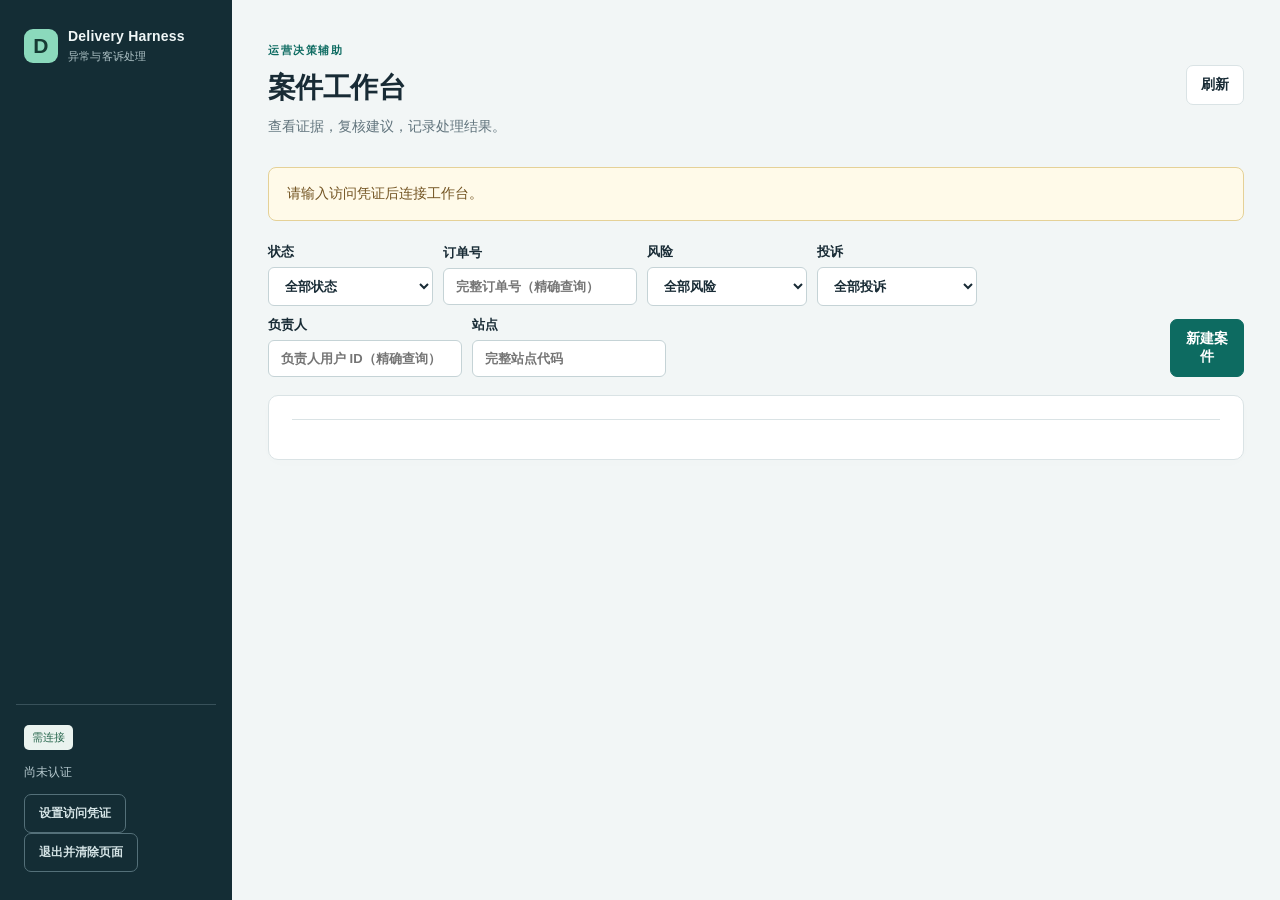
==== commit da54d78a: "feat: scoped decision workbench and verified review flows (#57) Add the authenticated decision workb" ====
--- a/harness-api/src/main/resources/static/workbench/index.html
+++ b/harness-api/src/main/resources/static/workbench/index.html
@@ -1,48 +1,294 @@
 <!doctype html>
 <html lang="zh-CN">
-<head>
-    <meta charset="utf-8">
-    <meta name="viewport" content="width=device-width,initial-scale=1">
+  <head>
+    <meta charset="utf-8" />
+    <meta name="viewport" content="width=device-width,initial-scale=1" />
     <title>Delivery Harness · 运营工作台</title>
-    <link rel="icon" type="image/svg+xml" href="icon.svg">
-    <link rel="stylesheet" href="styles.css">
+    <link rel="icon" type="image/svg+xml" href="icon.svg" />
+    <link rel="stylesheet" href="styles.css" />
     <script defer src="app.js"></script>
-</head>
-<body>
+  </head>
+  <body>
     <a class="skip" href="#workspace">跳到工作区</a>
     <aside class="sidebar">
-        <div class="brand"><span class="brand-icon">D</span><div>Delivery Harness<small>异常与客诉处理</small></div></div>
-        <nav aria-label="工作台导航">
-            <button class="nav active" data-view="cases">案件工作台</button>
-            <button class="nav" data-view="policies">规则与政策</button>
-            <button class="nav" data-view="knowledge">知识资料</button>
-            <button class="nav" data-view="quality">评测中心</button>
-            <button class="nav" data-view="operations">运行与反馈</button>
-            <button class="nav" data-view="settings">运行配置</button>
-        </nav>
-        <div class="sidebar-foot"><span id="mode" class="badge">连接中</span><p id="identity">正在读取用户信息</p><button id="login-open" class="secondary">设置访问凭证</button></div>
+      <div class="brand">
+        <span class="brand-icon">D</span>
+        <div>Delivery Harness<small>异常与客诉处理</small></div>
+      </div>
+      <nav aria-label="工作台导航">
+        <button class="nav active" data-view="cases">案件工作台</button>
+        <button class="nav" data-view="policies">规则与政策</button>
+        <button class="nav" data-view="knowledge">知识资料</button>
+        <button class="nav" data-view="quality">评测中心</button>
+        <button class="nav" data-view="operations">运行与反馈</button>
+        <button class="nav" data-view="settings">运行配置</button>
+      </nav>
+      <div class="sidebar-foot">
+        <span id="mode" class="badge">连接中</span>
+        <p id="identity">正在读取用户信息</p>
+        <button id="login-open" class="secondary">设置访问凭证</button>
+        <button id="logout" class="secondary">退出并清除页面</button>
+      </div>
     </aside>
     <main id="workspace" tabindex="-1">
-        <header class="page-header"><div><p class="eyebrow">运营决策辅助</p><h1 id="page-title">案件工作台</h1><p id="page-description">查看证据，复核建议，记录处理结果。</p></div><button id="refresh" class="secondary">刷新</button></header>
-        <div id="connection-warning" class="notice" hidden></div>
-        <section id="view-cases" class="view">
-            <div id="case-list-area">
-                <div class="toolbar"><div class="filters"><label>状态<select id="case-state"><option value="">全部状态</option><option>OPEN</option><option>PENDING_REVIEW</option><option>IN_REVIEW</option><option>NEEDS_EVIDENCE</option><option>APPROVED</option><option>REJECTED</option><option>CLOSED</option></select></label><label>订单号<input id="case-query" placeholder="搜索订单号"></label><label>风险<select id="case-risk"><option value="">全部风险</option><option value="HIGH">高风险</option><option value="NORMAL">普通</option></select></label><label>投诉<select id="case-complaint"><option value="">全部投诉</option><option value="OVERTIME">超时</option><option value="DAMAGED">损坏</option><option value="MISSING_ITEM">缺件</option><option value="WRONG_ORDER">错单</option></select></label><label>负责人<input id="case-owner" placeholder="筛选已加载案件"></label><label>站点<input id="case-station" placeholder="站点代码"></label></div><button id="new-case-open">新建案件</button></div>
-                <div class="card"><div id="case-list" class="table-region" aria-live="polite"></div><div class="card-foot"><span id="case-count"></span><button id="cases-more" class="secondary" hidden>加载更多</button></div></div>
-            </div>
-            <article id="case-detail" hidden>
-                <div class="toolbar"><button id="case-back" class="secondary">← 返回案件列表</button><div class="actions"><button id="analyze-abnormal">分析异常</button><button id="analyze-compensation" class="secondary">生成赔付建议</button></div></div>
-                <div class="card detail-heading"><div><h2 id="case-title"></h2><p id="case-meta"></p></div><div id="case-badges" class="badges"></div></div>
-                <div class="three-columns"><section class="card"><h2>订单事实与证据</h2><div id="facts"></div><button id="evidence-open" class="secondary">补充证据</button><div id="attachments"></div></section><section class="card"><h2>决定与说明</h2><div id="decision"></div><div id="execution-progress" hidden><p id="execution-state"></p><progress aria-label="任务进度"></progress><button id="cancel-execution" class="secondary">取消任务</button></div></section><section class="card"><h2>人工处理</h2><div id="review-info"></div><div class="stack"><button id="review-claim">领取复核</button><label>处理理由<textarea id="review-reason" rows="3" placeholder="说明证据依据或需要补充的资料"></textarea></label><div class="actions"><button id="review-approve">审核通过</button><button id="review-reject" class="danger">驳回</button><button id="review-return" class="secondary">退回补证</button><button id="review-reassign" class="secondary">转派复核</button></div><button id="feedback-open" class="secondary">提交纠正反馈</button><button id="exception-open" class="secondary">申请人工例外</button><button id="case-close" class="secondary">结案归档</button><button id="case-export" class="secondary">导出案件记录</button><button id="case-hold" class="secondary">设置保留锁</button><button id="retention-plan" class="secondary">预览留存计划</button></div><p class="hint">审核通过后仍需由既有业务流程完成补偿。</p><h3>处理历史</h3><div id="case-history"></div></section></div>
-            </article>
-        </section>
-        <section id="view-policies" class="view" hidden><div class="toolbar"><p>发布前核对边界与影响范围；历史版本保持可追溯。</p><button id="policy-open">建立政策草稿</button></div><div id="policy-list" class="card table-region"></div><section id="policy-detail" class="card" hidden><h2>政策规则与校验</h2><div id="policy-rules"></div><div class="actions"><button id="policy-validate">校验</button><button id="policy-publish">发布</button><button id="policy-withdraw" class="secondary">撤回</button></div><div id="policy-validation" aria-live="polite"></div></section></section>
-        <section id="view-knowledge" class="view" hidden><div class="toolbar"><label>查找规则或资料<input id="knowledge-query" placeholder="规则 ID、关键词或短语"></label><div class="actions"><button id="knowledge-search">检索</button><button id="knowledge-open" class="secondary">导入资料</button></div></div><div id="knowledge-results" hidden class="card"></div><div id="knowledge-list" class="card table-region"></div></section>
-        <section id="view-quality" class="view" hidden><div class="toolbar"><p>冻结配置与数据集，比较确定性基线和候选结果。</p><div class="actions"><button id="eval-open">启动评测</button><button id="dataset-open" class="secondary">建立数据集</button></div></div><div id="eval-list" class="card table-region"></div><section id="eval-detail" class="card" hidden><h2>评测结果</h2><div id="eval-summary"></div><div class="actions"><button id="eval-replay" class="secondary">确定性重放</button><button id="eval-cancel" class="secondary">取消运行</button><button id="eval-retry" class="secondary">按冻结快照重试</button><button id="eval-compare" class="secondary">比较运行</button></div><div id="eval-results" class="table-region"></div></section></section>
-        <section id="view-operations" class="view" hidden><div id="metrics" class="metrics"></div><div class="two-columns"><section class="card"><h2>近期执行</h2><div id="execution-list" class="table-region"></div></section><section class="card"><h2>纠正反馈</h2><div id="feedback-list" class="table-region"></div></section></div><section class="card"><h2>业务审计</h2><div id="audit-list" class="table-region"></div></section></section>
-        <section id="view-settings" class="view" hidden><div class="toolbar"><p>每次分析使用冻结的配置版本。</p><div class="actions"><button id="runtime-open">新建运行配置</button><button id="runtime-route-open" class="secondary">配置灰度与回滚</button></div></div><div id="runtime-list" class="card table-region"></div><section class="card"><h2>连接与范围</h2><div id="integration-info"></div></section></section>
+      <header class="page-header">
+        <div>
+          <p class="eyebrow">运营决策辅助</p>
+          <h1 id="page-title">案件工作台</h1>
+          <p id="page-description">查看证据，复核建议，记录处理结果。</p>
+        </div>
+        <button id="refresh" class="secondary">刷新</button>
+      </header>
+      <div id="connection-warning" class="notice" hidden></div>
+      <section id="view-cases" class="view">
+        <div id="case-list-area">
+          <div class="toolbar">
+            <div class="filters">
+              <label
+                >状态<select id="case-state">
+                  <option value="">全部状态</option>
+                  <option>OPEN</option>
+                  <option>PENDING_REVIEW</option>
+                  <option>IN_REVIEW</option>
+                  <option>NEEDS_EVIDENCE</option>
+                  <option>APPROVED</option>
+                  <option>REJECTED</option>
+                  <option>CLOSED</option>
+                </select></label
+              ><label
+                >订单号<input
+                  id="case-query"
+                  placeholder="完整订单号（精确查询）"
+                  maxlength="120" /></label
+              ><label
+                >风险<select id="case-risk">
+                  <option value="">全部风险</option>
+                  <option value="HIGH">高风险</option>
+                  <option value="NORMAL">普通</option>
+                </select></label
+              ><label
+                >投诉<select id="case-complaint">
+                  <option value="">全部投诉</option>
+                  <option value="OVERTIME">超时</option>
+                  <option value="DAMAGED">损坏</option>
+                  <option value="MISSING_ITEM">缺件</option>
+                  <option value="WRONG_ORDER">错单</option>
+                </select></label
+              ><label
+                >负责人<input
+                  id="case-owner"
+                  placeholder="负责人用户 ID（精确查询）"
+                  maxlength="160" /></label
+              ><label
+                >站点<input
+                  id="case-station"
+                  placeholder="完整站点代码"
+                  maxlength="120"
+              /></label>
+            </div>
+            <button id="new-case-open">新建案件</button>
+          </div>
+          <div class="card">
+            <div id="case-list" class="table-region" aria-live="polite"></div>
+            <div class="card-foot">
+              <span id="case-count"></span
+              ><button id="cases-more" class="secondary" hidden>
+                加载更多
+              </button>
+            </div>
+          </div>
+        </div>
+        <article id="case-detail" hidden>
+          <div class="toolbar">
+            <button id="case-back" class="secondary">← 返回案件列表</button>
+            <div class="actions">
+              <button id="analyze-abnormal">分析异常</button
+              ><button id="analyze-compensation" class="secondary">
+                生成赔付建议
+              </button>
+            </div>
+          </div>
+          <div class="card detail-heading">
+            <div>
+              <h2 id="case-title"></h2>
+              <p id="case-meta"></p>
+            </div>
+            <div id="case-badges" class="badges"></div>
+          </div>
+          <div class="three-columns">
+            <section class="card">
+              <h2>订单事实与证据</h2>
+              <div id="facts"></div>
+              <button id="evidence-open" class="secondary">补充证据</button>
+              <div id="attachments"></div>
+            </section>
+            <section class="card">
+              <h2>决定与说明</h2>
+              <div id="decision"></div>
+              <div id="execution-progress" hidden>
+                <p id="execution-state"></p>
+                <progress aria-label="任务进度"></progress
+                ><button id="cancel-execution" class="secondary">
+                  取消任务
+                </button>
+              </div>
+            </section>
+            <section class="card">
+              <h2>人工处理</h2>
+              <div id="review-info"></div>
+              <div class="stack">
+                <button id="review-claim">领取复核</button
+                ><label
+                  >处理理由<textarea
+                    id="review-reason"
+                    maxlength="2000"
+                    rows="3"
+                    placeholder="说明证据依据或需要补充的资料"
+                  ></textarea>
+                </label>
+                <div class="actions">
+                  <button id="review-approve">审核通过</button
+                  ><button id="review-reject" class="danger">驳回</button
+                  ><button id="review-return" class="secondary">退回补证</button
+                  ><button id="review-reassign" class="secondary">
+                    转派复核
+                  </button>
+                </div>
+                <button id="feedback-open" class="secondary">
+                  提交纠正反馈</button
+                ><button id="exception-open" class="secondary">
+                  申请人工例外</button
+                ><button id="case-close" class="secondary">结案归档</button
+                ><button id="case-export" class="secondary">
+                  导出案件记录
+                </button>
+              </div>
+              <p class="hint">审核通过后仍需由既有业务流程完成补偿。</p>
+              <h3>处理历史</h3>
+              <div id="case-history"></div>
+            </section>
+          </div>
+        </article>
+      </section>
+      <section id="view-policies" class="view" hidden>
+        <div class="toolbar">
+          <p>发布前核对边界与影响范围；历史版本保持可追溯。</p>
+          <button id="policy-open">建立政策草稿</button>
+        </div>
+        <div id="policy-list" class="card table-region"></div>
+        <section id="policy-detail" class="card" hidden>
+          <h2>政策规则与校验</h2>
+          <div id="policy-rules"></div>
+          <div class="actions">
+            <button id="policy-validate">校验</button
+            ><button id="policy-publish">发布</button
+            ><button id="policy-withdraw" class="secondary">撤回</button>
+          </div>
+          <div id="policy-validation" aria-live="polite"></div>
+        </section>
+      </section>
+      <section id="view-knowledge" class="view" hidden>
+        <div class="toolbar">
+          <label
+            >查找规则或资料<input
+              id="knowledge-query"
+              maxlength="1000"
+              placeholder="规则 ID、关键词或短语"
+          /></label>
+          <div class="actions">
+            <button id="knowledge-search">检索</button
+            ><button id="knowledge-open" class="secondary">导入资料</button>
+          </div>
+        </div>
+        <div id="knowledge-results" hidden class="card"></div>
+        <div id="knowledge-list" class="card table-region"></div>
+      </section>
+      <section id="view-quality" class="view" hidden>
+        <div class="toolbar">
+          <p>冻结配置与数据集，比较确定性基线和候选结果。</p>
+          <div class="actions">
+            <button id="eval-open">启动评测</button
+            ><button id="dataset-open" class="secondary">建立数据集</button>
+          </div>
+        </div>
+        <div id="eval-list" class="card table-region"></div>
+        <section id="eval-detail" class="card" hidden>
+          <h2>评测结果</h2>
+          <div id="eval-summary"></div>
+          <div class="actions">
+            <button id="eval-replay" class="secondary">确定性重放</button
+            ><button id="eval-cancel" class="secondary">取消运行</button
+            ><button id="eval-retry" class="secondary">按冻结快照重试</button
+            ><button id="eval-compare" class="secondary">比较运行</button>
+          </div>
+          <div id="eval-results" class="table-region"></div>
+        </section>
+      </section>
+      <section id="view-operations" class="view" hidden>
+        <div id="metrics" class="metrics"></div>
+        <div class="two-columns">
+          <section class="card">
+            <h2>近期执行</h2>
+            <div id="execution-list" class="table-region"></div>
+          </section>
+          <section class="card">
+            <h2>纠正反馈</h2>
+            <div id="feedback-list" class="table-region"></div>
+          </section>
+        </div>
+        <section class="card">
+          <h2>业务审计</h2>
+          <div id="audit-list" class="table-region"></div>
+          <div class="card-foot">
+            <span id="audit-count"></span>
+            <button id="audit-more" class="secondary" hidden>
+              加载更多审计记录
+            </button>
+          </div>
+        </section>
+      </section>
+      <section id="view-settings" class="view" hidden>
+        <div class="toolbar">
+          <p>每次分析使用冻结的配置版本。</p>
+          <div class="actions">
+            <button id="runtime-open">新建运行配置</button
+            ><button id="runtime-route-open" class="secondary">
+              配置灰度与回滚
+            </button>
+          </div>
+        </div>
+        <div id="runtime-list" class="card table-region"></div>
+        <section class="card">
+          <h2>连接与范围</h2>
+          <div id="integration-info"></div>
+        </section>
+      </section>
     </main>
     <div id="toast" role="status" aria-live="polite" hidden></div>
-    <dialog id="editor"><form id="editor-form"><div class="dialog-head"><h2 id="editor-title"></h2><button type="button" id="editor-close" class="icon-button" aria-label="关闭">×</button></div><div id="editor-fields" class="stack"></div><p id="editor-error" class="error" role="alert" hidden></p><div id="editor-preview-result"></div><div class="dialog-foot"><button type="button" id="editor-preview" class="secondary" hidden>预览切分</button><button type="button" id="editor-cancel" class="secondary">取消</button><button type="submit" id="editor-submit">保存</button></div></form></dialog>
-</body>
+    <dialog id="editor">
+      <form id="editor-form">
+        <div class="dialog-head">
+          <h2 id="editor-title"></h2>
+          <button
+            type="button"
+            id="editor-close"
+            class="icon-button"
+            aria-label="关闭"
+          >
+            ×
+          </button>
+        </div>
+        <div id="editor-fields" class="stack"></div>
+        <p id="editor-error" class="error" role="alert" hidden></p>
+        <div id="editor-preview-result"></div>
+        <div class="dialog-foot">
+          <button type="button" id="editor-preview" class="secondary" hidden>
+            预览切分</button
+          ><button type="button" id="editor-cancel" class="secondary">
+            取消</button
+          ><button type="submit" id="editor-submit">保存</button>
+        </div>
+      </form>
+    </dialog>
+  </body>
 </html>
--- a/harness-api/src/main/resources/static/workbench/styles.css
+++ b/harness-api/src/main/resources/static/workbench/styles.css
@@ -1,4 +1,579 @@
-:root{color-scheme:light;--ink:#182b35;--muted:#60737c;--line:#dae3e5;--surface:#fff;--background:#f2f6f6;--accent:#0d6b61;--accent-dark:#075047;--red:#a52732;--amber:#946000;--sidebar:#142d35;font-family:Inter,-apple-system,BlinkMacSystemFont,"Segoe UI","PingFang SC","Microsoft YaHei",sans-serif;font-size:14px}
-*{box-sizing:border-box}body{margin:0;background:var(--background);color:var(--ink)}button,input,select,textarea{font:inherit}button{cursor:pointer;background:var(--accent);color:#fff;border:1px solid var(--accent);border-radius:7px;padding:10px 14px;font-weight:600}button:hover{background:var(--accent-dark)}button:disabled{opacity:.5;cursor:wait}button.secondary{background:#fff;color:var(--ink);border-color:var(--line)}button.secondary:hover{background:#f0f5f4}button.danger{background:#fff;color:var(--red);border-color:#e3b9bd}button.icon-button{background:none;border:0;color:var(--ink);font-size:24px;padding:0 5px}input,select,textarea{display:block;width:100%;padding:10px 12px;border:1px solid #c5d3d6;border-radius:6px;background:#fff;color:var(--ink);margin-top:6px}textarea{resize:vertical}label{display:block;font-weight:600;font-size:13px}*:focus-visible{outline:3px solid #72b9aa;outline-offset:3px}[hidden]{display:none!important}.skip{position:fixed;left:16px;top:-100px;background:#fff;padding:12px;z-index:50}.skip:focus{top:12px}.sidebar{width:232px;background:var(--sidebar);color:#f0f7f7;position:fixed;inset:0 auto 0 0;padding:28px 16px;display:flex;flex-direction:column}.brand{display:flex;align-items:center;gap:10px;font-weight:700;letter-spacing:.2px;padding:0 8px 36px}.brand-icon{display:grid;place-items:center;background:#8bd9bc;color:#163b34;width:34px;height:34px;border-radius:9px;font-size:21px}.brand small{display:block;font-weight:400;font-size:11px;color:#adc1c5;margin-top:5px}.nav{display:block;width:100%;text-align:left;border:none;background:transparent;color:#bacdd0;border-radius:7px;padding:13px 14px;margin-bottom:6px}.nav:hover{background:#203c45}.nav.active{background:#294b53;color:#fff;border-left:3px solid #8bd9bc}.sidebar-foot{margin-top:auto;border-top:1px solid #38515a;padding:20px 8px 0}.sidebar-foot p{font-size:12px;color:#b8cbd0;line-height:1.7;overflow-wrap:anywhere}.sidebar-foot .secondary{background:transparent;color:#d4e3e5;border-color:#547079;font-size:12px}main{margin-left:232px;padding:32px 36px 60px;max-width:1800px}.page-header{display:flex;justify-content:space-between;align-items:center;margin-bottom:28px}.eyebrow{font-size:11px;letter-spacing:1.5px;color:var(--accent);text-transform:uppercase;font-weight:700}h1{font-size:28px;letter-spacing:-.6px;margin:6px 0 8px}h2{font-size:17px;margin:0 0 20px}h3{font-size:14px;margin-top:28px}.page-header p:not(.eyebrow){color:var(--muted);margin:0;line-height:1.7}.toolbar{display:flex;justify-content:space-between;align-items:end;gap:16px;margin-bottom:18px}.toolbar p{color:var(--muted);line-height:1.6}.filters,.actions{display:flex;align-items:center;gap:10px;flex-wrap:wrap}.filters label{min-width:160px}.card{background:var(--surface);border:1px solid var(--line);border-radius:10px;padding:23px;margin-bottom:20px;box-shadow:0 3px 16px #18383b03}.table-region{overflow-x:auto}.table-region table{border-collapse:collapse;width:100%;text-align:left;font-size:13px}.table-region th{font-weight:600;color:var(--muted);background:#f8fafa;font-size:12px;padding:13px 14px;white-space:nowrap}.table-region td{padding:16px 14px;border-top:1px solid #eaf0f0;vertical-align:top;line-height:1.5}.table-region button{font-size:12px;padding:6px 10px}.card-foot{display:flex;justify-content:space-between;align-items:center;border-top:1px solid var(--line);padding-top:16px;color:var(--muted);font-size:12px}.badge{display:inline-block;background:#eaf3ef;color:#25654b;font-size:11px;padding:5px 8px;border-radius:5px;line-height:1.3;white-space:nowrap}.badge.warn{background:#fff2d9;color:#8c600a}.badge.error{background:#fae7e9;color:#a03640}.badge.neutral{background:#edf1f3;color:#4a6570}.badges{display:flex;gap:7px;flex-wrap:wrap}.detail-heading{display:flex;justify-content:space-between;align-items:center}.detail-heading p{color:var(--muted);font-size:12px}.three-columns{display:grid;grid-template-columns:1.1fr 1.2fr 1fr;gap:18px}.two-columns{display:grid;grid-template-columns:1fr 1fr;gap:20px}.stack{display:flex;flex-direction:column;gap:15px}.hint{font-size:12px;color:var(--muted);line-height:1.7}.empty{padding:40px 18px;text-align:center;color:var(--muted);line-height:1.8}.notice{border:1px solid #e5d197;color:#725321;background:#fffae9;padding:14px 18px;border-radius:8px;line-height:1.7;margin-bottom:22px}.field-row{display:flex;justify-content:space-between;gap:16px;border-bottom:1px solid #edf2f2;padding:12px 0;line-height:1.5}.field-label{color:var(--muted);font-size:12px}.field-value{text-align:right;font-weight:600;overflow-wrap:anywhere}.amount{font-size:32px;font-weight:700;color:var(--accent);letter-spacing:-1px;margin:10px 0}.text-block{font-size:13px;line-height:1.8;white-space:pre-wrap;overflow-wrap:anywhere}.quote{background:#f4f8f7;border-left:3px solid #8bc5b8;padding:12px;margin:12px 0}.metrics{display:grid;grid-template-columns:repeat(4,1fr);gap:16px}.metric strong{font-size:26px;display:block;margin-top:10px}.metric span{color:var(--muted);font-size:12px}.timeline-row{display:flex;align-items:center;gap:9px;padding:10px 0;font-size:12px}.timeline-bar{height:8px;background:#9dcbbd;border-radius:4px;min-width:3px}.timeline-row>span:first-child{width:74px;flex-shrink:0}.history-item{border-left:2px solid #d6e4e1;padding:0 0 18px 14px;font-size:12px;line-height:1.8}.history-item small{display:block;color:var(--muted)}dialog{border:1px solid var(--line);border-radius:12px;width:min(600px,94vw);padding:0;box-shadow:0 28px 120px #11282d30}dialog::backdrop{background:#102a3566}dialog form{padding:25px;max-height:85vh;overflow:auto}.dialog-head{display:flex;justify-content:space-between;align-items:center;margin-bottom:22px}.dialog-head h2{margin:0}.dialog-foot{display:flex;justify-content:flex-end;gap:10px;padding-top:25px}.error{color:var(--red);line-height:1.6}#toast{position:fixed;bottom:24px;right:28px;max-width:500px;background:#193c35;color:#fff;padding:15px 22px;border-radius:9px;box-shadow:0 5px 25px #0002;z-index:40}.loading{padding:35px;color:var(--muted)}progress{width:100%;accent-color:var(--accent);margin:15px 0}.link-button{background:none!important;border:none!important;color:var(--accent)!important;text-align:left;padding:0!important}details{margin:12px 0}summary{cursor:pointer;color:var(--accent);font-size:13px}pre{white-space:pre-wrap;overflow-wrap:anywhere;background:#f4f7f8;padding:12px;border-radius:6px;font-size:11px;line-height:1.6}.rule-item{padding:16px 0;border-bottom:1px solid var(--line)}.rule-item h3{margin:0 0 8px}
-@media(max-width:1200px){.three-columns{grid-template-columns:1fr 1fr}.three-columns>.card:last-child{grid-column:1/-1}.metrics{grid-template-columns:repeat(2,1fr)}main{padding:28px 24px}}
-@media(max-width:800px){.sidebar{position:static;width:100%;padding:16px}.brand{padding-bottom:12px}.sidebar nav{display:flex;flex-wrap:wrap;gap:5px}.nav{width:auto;padding:9px}.sidebar-foot{display:flex;gap:15px;align-items:center;padding-top:12px}.sidebar-foot p{margin:0}main{margin-left:0;padding:22px 16px}.three-columns,.two-columns{display:block}.toolbar{align-items:start;flex-wrap:wrap}.filters{width:100%}.page-header{gap:14px}h1{font-size:25px}}
+:root {
+  color-scheme: light;
+  --ink: #182b35;
+  --muted: #60737c;
+  --line: #dae3e5;
+  --surface: #fff;
+  --background: #f2f6f6;
+  --accent: #0d6b61;
+  --accent-dark: #075047;
+  --red: #a52732;
+  --amber: #946000;
+  --sidebar: #142d35;
+  font-family:
+    Inter,
+    -apple-system,
+    BlinkMacSystemFont,
+    "Segoe UI",
+    "PingFang SC",
+    "Microsoft YaHei",
+    sans-serif;
+  font-size: 14px;
+}
+* {
+  box-sizing: border-box;
+}
+body {
+  margin: 0;
+  background: var(--background);
+  color: var(--ink);
+}
+button,
+input,
+select,
+textarea {
+  font: inherit;
+}
+button {
+  cursor: pointer;
+  background: var(--accent);
+  color: #fff;
+  border: 1px solid var(--accent);
+  border-radius: 7px;
+  padding: 10px 14px;
+  font-weight: 600;
+}
+button:hover {
+  background: var(--accent-dark);
+}
+button:disabled {
+  opacity: 0.5;
+  cursor: wait;
+}
+button.secondary {
+  background: #fff;
+  color: var(--ink);
+  border-color: var(--line);
+}
+button.secondary:hover {
+  background: #f0f5f4;
+}
+button.danger {
+  background: #fff;
+  color: var(--red);
+  border-color: #e3b9bd;
+}
+button.icon-button {
+  background: none;
+  border: 0;
+  color: var(--ink);
+  font-size: 24px;
+  padding: 0 5px;
+}
+input,
+select,
+textarea {
+  display: block;
+  width: 100%;
+  padding: 10px 12px;
+  border: 1px solid #c5d3d6;
+  border-radius: 6px;
+  background: #fff;
+  color: var(--ink);
+  margin-top: 6px;
+}
+textarea {
+  resize: vertical;
+}
+label {
+  display: block;
+  font-weight: 600;
+  font-size: 13px;
+}
+*:focus-visible {
+  outline: 3px solid #72b9aa;
+  outline-offset: 3px;
+}
+[hidden] {
+  display: none !important;
+}
+.skip {
+  position: fixed;
+  left: 16px;
+  top: -100px;
+  background: #fff;
+  padding: 12px;
+  z-index: 50;
+}
+.skip:focus {
+  top: 12px;
+}
+.sidebar {
+  width: 232px;
+  background: var(--sidebar);
+  color: #f0f7f7;
+  position: fixed;
+  inset: 0 auto 0 0;
+  padding: 28px 16px;
+  display: flex;
+  flex-direction: column;
+}
+.brand {
+  display: flex;
+  align-items: center;
+  gap: 10px;
+  font-weight: 700;
+  letter-spacing: 0.2px;
+  padding: 0 8px 36px;
+}
+.brand-icon {
+  display: grid;
+  place-items: center;
+  background: #8bd9bc;
+  color: #163b34;
+  width: 34px;
+  height: 34px;
+  border-radius: 9px;
+  font-size: 21px;
+}
+.brand small {
+  display: block;
+  font-weight: 400;
+  font-size: 11px;
+  color: #adc1c5;
+  margin-top: 5px;
+}
+.nav {
+  display: block;
+  width: 100%;
+  text-align: left;
+  border: none;
+  background: transparent;
+  color: #bacdd0;
+  border-radius: 7px;
+  padding: 13px 14px;
+  margin-bottom: 6px;
+}
+.nav:hover {
+  background: #203c45;
+}
+.nav.active {
+  background: #294b53;
+  color: #fff;
+  border-left: 3px solid #8bd9bc;
+}
+.sidebar-foot {
+  margin-top: auto;
+  border-top: 1px solid #38515a;
+  padding: 20px 8px 0;
+}
+.sidebar-foot p {
+  font-size: 12px;
+  color: #b8cbd0;
+  line-height: 1.7;
+  overflow-wrap: anywhere;
+}
+.sidebar-foot .secondary {
+  background: transparent;
+  color: #d4e3e5;
+  border-color: #547079;
+  font-size: 12px;
+}
+main {
+  margin-left: 232px;
+  padding: 32px 36px 60px;
+  max-width: 1800px;
+}
+.page-header {
+  display: flex;
+  justify-content: space-between;
+  align-items: center;
+  margin-bottom: 28px;
+}
+.eyebrow {
+  font-size: 11px;
+  letter-spacing: 1.5px;
+  color: var(--accent);
+  text-transform: uppercase;
+  font-weight: 700;
+}
+h1 {
+  font-size: 28px;
+  letter-spacing: -0.6px;
+  margin: 6px 0 8px;
+}
+h2 {
+  font-size: 17px;
+  margin: 0 0 20px;
+}
+h3 {
+  font-size: 14px;
+  margin-top: 28px;
+}
+.page-header p:not(.eyebrow) {
+  color: var(--muted);
+  margin: 0;
+  line-height: 1.7;
+}
+.toolbar {
+  display: flex;
+  justify-content: space-between;
+  align-items: end;
+  gap: 16px;
+  margin-bottom: 18px;
+}
+.toolbar p {
+  color: var(--muted);
+  line-height: 1.6;
+}
+.filters,
+.actions {
+  display: flex;
+  align-items: center;
+  gap: 10px;
+  flex-wrap: wrap;
+}
+.filters label {
+  min-width: 160px;
+}
+.card {
+  background: var(--surface);
+  border: 1px solid var(--line);
+  border-radius: 10px;
+  padding: 23px;
+  margin-bottom: 20px;
+  box-shadow: 0 3px 16px #18383b03;
+}
+.table-region {
+  overflow-x: auto;
+}
+.table-region table {
+  border-collapse: collapse;
+  width: 100%;
+  text-align: left;
+  font-size: 13px;
+}
+.table-region th {
+  font-weight: 600;
+  color: var(--muted);
+  background: #f8fafa;
+  font-size: 12px;
+  padding: 13px 14px;
+  white-space: nowrap;
+}
+.table-region td {
+  padding: 16px 14px;
+  border-top: 1px solid #eaf0f0;
+  vertical-align: top;
+  line-height: 1.5;
+}
+.table-region button {
+  font-size: 12px;
+  padding: 6px 10px;
+}
+.card-foot {
+  display: flex;
+  justify-content: space-between;
+  align-items: center;
+  border-top: 1px solid var(--line);
+  padding-top: 16px;
+  color: var(--muted);
+  font-size: 12px;
+}
+.badge {
+  display: inline-block;
+  background: #eaf3ef;
+  color: #25654b;
+  font-size: 11px;
+  padding: 5px 8px;
+  border-radius: 5px;
+  line-height: 1.3;
+  white-space: nowrap;
+}
+.badge.warn {
+  background: #fff2d9;
+  color: #8c600a;
+}
+.badge.error {
+  background: #fae7e9;
+  color: #a03640;
+}
+.badge.neutral {
+  background: #edf1f3;
+  color: #4a6570;
+}
+.badges {
+  display: flex;
+  gap: 7px;
+  flex-wrap: wrap;
+}
+.detail-heading {
+  display: flex;
+  justify-content: space-between;
+  align-items: center;
+}
+.detail-heading p {
+  color: var(--muted);
+  font-size: 12px;
+}
+.three-columns {
+  display: grid;
+  grid-template-columns: 1.1fr 1.2fr 1fr;
+  gap: 18px;
+}
+.two-columns {
+  display: grid;
+  grid-template-columns: 1fr 1fr;
+  gap: 20px;
+}
+.stack {
+  display: flex;
+  flex-direction: column;
+  gap: 15px;
+}
+.hint {
+  font-size: 12px;
+  color: var(--muted);
+  line-height: 1.7;
+}
+.empty {
+  padding: 40px 18px;
+  text-align: center;
+  color: var(--muted);
+  line-height: 1.8;
+}
+.notice {
+  border: 1px solid #e5d197;
+  color: #725321;
+  background: #fffae9;
+  padding: 14px 18px;
+  border-radius: 8px;
+  line-height: 1.7;
+  margin-bottom: 22px;
+}
+.field-row {
+  display: flex;
+  justify-content: space-between;
+  gap: 16px;
+  border-bottom: 1px solid #edf2f2;
+  padding: 12px 0;
+  line-height: 1.5;
+}
+.field-label {
+  color: var(--muted);
+  font-size: 12px;
+}
+.field-value {
+  text-align: right;
+  font-weight: 600;
+  overflow-wrap: anywhere;
+}
+.amount {
+  font-size: 32px;
+  font-weight: 700;
+  color: var(--accent);
+  letter-spacing: -1px;
+  margin: 10px 0;
+}
+.text-block {
+  font-size: 13px;
+  line-height: 1.8;
+  white-space: pre-wrap;
+  overflow-wrap: anywhere;
+}
+.quote {
+  background: #f4f8f7;
+  border-left: 3px solid #8bc5b8;
+  padding: 12px;
+  margin: 12px 0;
+}
+.metrics {
+  display: grid;
+  grid-template-columns: repeat(4, 1fr);
+  gap: 16px;
+}
+.metric strong {
+  font-size: 26px;
+  display: block;
+  margin-top: 10px;
+}
+.metric span {
+  color: var(--muted);
+  font-size: 12px;
+}
+.timeline-row {
+  display: flex;
+  align-items: center;
+  gap: 9px;
+  padding: 10px 0;
+  font-size: 12px;
+}
+.timeline-bar {
+  height: 8px;
+  background: #9dcbbd;
+  border-radius: 4px;
+  min-width: 3px;
+}
+.timeline-row > span:first-child {
+  width: 74px;
+  flex-shrink: 0;
+}
+.history-item {
+  border-left: 2px solid #d6e4e1;
+  padding: 0 0 18px 14px;
+  font-size: 12px;
+  line-height: 1.8;
+}
+.history-item small {
+  display: block;
+  color: var(--muted);
+}
+dialog {
+  border: 1px solid var(--line);
+  border-radius: 12px;
+  width: min(600px, 94vw);
+  padding: 0;
+  box-shadow: 0 28px 120px #11282d30;
+}
+dialog::backdrop {
+  background: #102a3566;
+}
+dialog form {
+  padding: 25px;
+  max-height: 85vh;
+  overflow: auto;
+}
+.dialog-head {
+  display: flex;
+  justify-content: space-between;
+  align-items: center;
+  margin-bottom: 22px;
+}
+.dialog-head h2 {
+  margin: 0;
+}
+.dialog-foot {
+  display: flex;
+  justify-content: flex-end;
+  gap: 10px;
+  padding-top: 25px;
+}
+.error {
+  color: var(--red);
+  line-height: 1.6;
+}
+#toast {
+  position: fixed;
+  bottom: 24px;
+  right: 28px;
+  max-width: 500px;
+  background: #193c35;
+  color: #fff;
+  padding: 15px 22px;
+  border-radius: 9px;
+  box-shadow: 0 5px 25px #0002;
+  z-index: 40;
+}
+.loading {
+  padding: 35px;
+  color: var(--muted);
+}
+progress {
+  width: 100%;
+  accent-color: var(--accent);
+  margin: 15px 0;
+}
+.link-button {
+  background: none !important;
+  border: none !important;
+  color: var(--accent) !important;
+  text-align: left;
+  padding: 0 !important;
+}
+details {
+  margin: 12px 0;
+}
+summary {
+  cursor: pointer;
+  color: var(--accent);
+  font-size: 13px;
+}
+pre {
+  white-space: pre-wrap;
+  overflow-wrap: anywhere;
+  background: #f4f7f8;
+  padding: 12px;
+  border-radius: 6px;
+  font-size: 11px;
+  line-height: 1.6;
+}
+.rule-item {
+  padding: 16px 0;
+  border-bottom: 1px solid var(--line);
+}
+.rule-item h3 {
+  margin: 0 0 8px;
+}
+@media (max-width: 1200px) {
+  .three-columns {
+    grid-template-columns: 1fr 1fr;
+  }
+  .three-columns > .card:last-child {
+    grid-column: 1/-1;
+  }
+  .metrics {
+    grid-template-columns: repeat(2, 1fr);
+  }
+  main {
+    padding: 28px 24px;
+  }
+}
+@media (max-width: 800px) {
+  .sidebar {
+    position: static;
+    width: 100%;
+    padding: 16px;
+  }
+  .brand {
+    padding-bottom: 12px;
+  }
+  .sidebar nav {
+    display: flex;
+    flex-wrap: wrap;
+    gap: 5px;
+  }
+  .nav {
+    width: auto;
+    padding: 9px;
+  }
+  .sidebar-foot {
+    display: flex;
+    gap: 15px;
+    align-items: center;
+    padding-top: 12px;
+  }
+  .sidebar-foot p {
+    margin: 0;
+  }
+  main {
+    margin-left: 0;
+    padding: 22px 16px;
+  }
+  .three-columns,
+  .two-columns {
+    display: block;
+  }
+  .toolbar {
+    align-items: start;
+    flex-wrap: wrap;
+  }
+  .filters {
+    width: 100%;
+  }
+  .page-header {
+    gap: 14px;
+  }
+  h1 {
+    font-size: 25px;
+  }
+}
